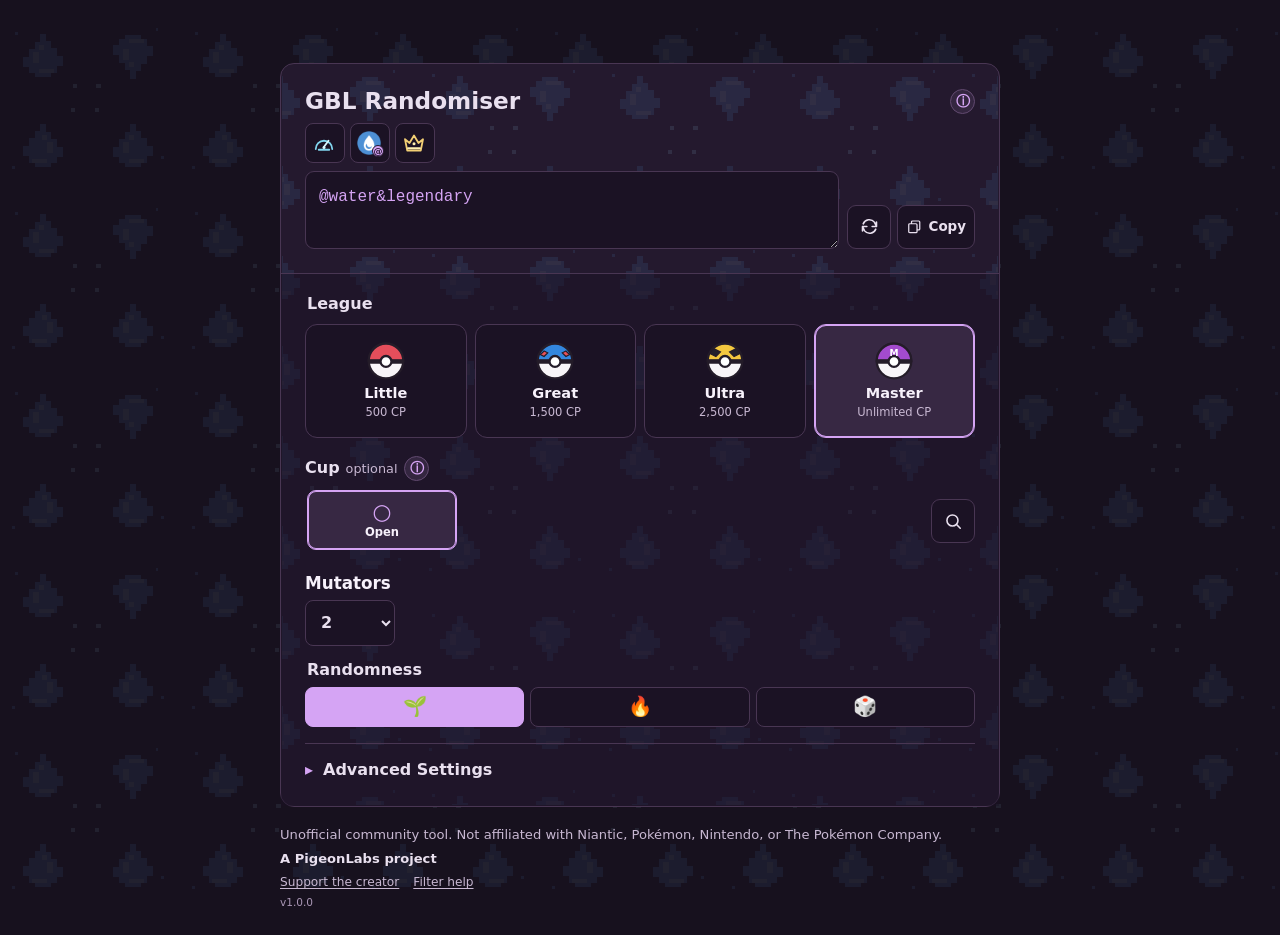
==== docs/index.html @ 8318931b "UI Changes" ====
<!doctype html>
<html lang="en">
<head>
  <meta charset="utf-8">
  <meta name="viewport" content="width=device-width, initial-scale=1">
  <meta name="theme-color" content="#17111e">
  <meta name="description" content="Generate a fun Pokémon GO Battle League search filter for friend battles.">
  <title>Pokémon GO GBL Randomiser</title>
  <link rel="icon" type="image/svg+xml" href="./static/favicon.svg">
  <link rel="stylesheet" href="./static/css/app.css">
</head>
<body>
  <main class="shell">
    <form id="filter-form" class="generator-panel">
      <section class="result-panel" aria-labelledby="result-title">
        <div class="result-heading">
          <h1 id="result-title" class="result-title">GBL Randomiser</h1>
          <span id="battle-status" class="battle-progress" aria-live="polite" hidden></span>
          <button class="info-trigger" type="button" aria-label="Filter information" aria-haspopup="dialog" aria-expanded="false" aria-controls="filter-info-tooltip" aria-describedby="filter-info-tooltip" data-context-tooltip-trigger>
            <span aria-hidden="true">ⓘ</span>
          </button>
          <div id="filter-info-tooltip" class="context-tooltip" role="dialog" aria-labelledby="filter-info-tooltip-title" hidden>
            <h2 id="filter-info-tooltip-title" class="visually-hidden">Using your generated filter</h2>
            <p>Copy this search string and paste it into Pokémon GO to find eligible Pokémon.</p>
          </div>
        </div>
        <ul id="rule-list" class="rule-icon-list" aria-label="Active filter restrictions" aria-live="polite"></ul>
        <label class="visually-hidden" for="search-output">Pokémon GO search string</label>
        <div class="filter-output-row">
          <textarea id="search-output" rows="2" readonly spellcheck="false" wrap="soft" aria-describedby="copy-status"></textarea>
          <div class="filter-actions">
            <button class="icon-action" id="generate-filter" type="submit" aria-label="Generate new filter" data-tooltip="Generate new filter">
              <svg viewBox="0 0 24 24" aria-hidden="true" focusable="false"><path d="M20 7v5h-5M4.8 9a7.5 7.5 0 0 1 12.8-2L20 12M4 17v-5h5m10.2 3a7.5 7.5 0 0 1-12.8 2L4 12"/></svg>
            </button>
            <button class="icon-action copy-action" id="copy-filter" type="button" aria-label="Copy filter" data-tooltip="Copy filter">
              <svg class="copy-icon" viewBox="0 0 24 24" aria-hidden="true" focusable="false"><path d="M8 8V5.5A1.5 1.5 0 0 1 9.5 4h9A1.5 1.5 0 0 1 20 5.5v10a1.5 1.5 0 0 1-1.5 1.5H16M5.5 8h9A1.5 1.5 0 0 1 16 9.5v10a1.5 1.5 0 0 1-1.5 1.5h-9A1.5 1.5 0 0 1 4 19.5v-10A1.5 1.5 0 0 1 5.5 8Z"/></svg>
              <svg class="copy-check-icon" viewBox="0 0 24 24" aria-hidden="true" focusable="false"><path d="m5 12.5 4.5 4.5L19 7.5"/></svg>
              <span class="copy-label">Copy</span>
            </button>
          </div>
        </div>
        <p id="copy-status" class="status" role="status" aria-live="polite"></p>
        <p id="generation-note" class="generation-note" role="status" aria-live="polite"></p>
      </section>

      <div class="controls">
        <fieldset class="league-selector">
          <legend>League</legend>
          <div class="league-grid" role="radiogroup" aria-label="League">
            <label class="league-tile">
              <input type="radio" name="league" value="little">
              <svg class="league-ball ball-poke" viewBox="0 0 44 44" aria-hidden="true"><circle cx="22" cy="22" r="19"/><path class="ball-top" d="M3 22a19 19 0 0 1 38 0H3Z"/><path class="ball-band" d="M3 20h38v5H3z"/><circle class="ball-button" cx="22" cy="22.5" r="6"/></svg>
              <span class="league-name">Little</span><span class="league-limit">500 CP</span>
            </label>
            <label class="league-tile">
              <input type="radio" name="league" value="great">
              <svg class="league-ball ball-great" viewBox="0 0 44 44" aria-hidden="true"><circle cx="22" cy="22" r="19"/><path class="ball-top" d="M3 22a19 19 0 0 1 38 0H3Z"/><path class="ball-band" d="M3 20h38v5H3z"/><circle class="ball-button" cx="22" cy="22.5" r="6"/><path class="ball-detail" d="m10 11 4 2-4 4-4-2zm24 0-4 2 4 4 4-2z"/></svg>
              <span class="league-name">Great</span><span class="league-limit">1,500 CP</span>
            </label>
            <label class="league-tile">
              <input type="radio" name="league" value="ultra">
              <svg class="league-ball ball-ultra" viewBox="0 0 44 44" aria-hidden="true"><circle cx="22" cy="22" r="19"/><path class="ball-top" d="M3 22a19 19 0 0 1 38 0H3Z"/><path class="ball-band" d="M3 20h38v5H3z"/><circle class="ball-button" cx="22" cy="22.5" r="6"/><path class="ball-detail" d="m9 8 8 4-5 5-6-3zm26 0-8 4 5 5 6-3z"/></svg>
              <span class="league-name">Ultra</span><span class="league-limit">2,500 CP</span>
            </label>
            <label class="league-tile">
              <input type="radio" name="league" value="master" checked>
              <svg class="league-ball ball-master" viewBox="0 0 44 44" aria-hidden="true"><circle cx="22" cy="22" r="19"/><path class="ball-top" d="M3 22a19 19 0 0 1 38 0H3Z"/><path class="ball-band" d="M3 20h38v5H3z"/><circle class="ball-button" cx="22" cy="22.5" r="6"/><text x="22" y="16" text-anchor="middle">M</text></svg>
              <span class="league-name">Master</span><span class="league-limit">Unlimited CP</span>
            </label>
          </div>
        </fieldset>

        <div class="control cup-selector" role="group" aria-labelledby="cup-selector-label">
          <div class="label-help-row">
            <span id="cup-selector-label">Cup <small>optional</small></span>
            <button class="info-trigger" type="button" aria-label="Cup eligibility information" aria-haspopup="dialog" aria-expanded="false" aria-controls="cup-info-tooltip" aria-describedby="cup-info-tooltip" data-context-tooltip-trigger>
              <span aria-hidden="true">ⓘ</span>
            </button>
            <div id="cup-info-tooltip" class="context-tooltip" role="dialog" aria-labelledby="cup-info-tooltip-title" hidden>
              <h2 id="cup-info-tooltip-title" class="visually-hidden">Cup format and eligibility</h2>
              <p>Cup restrictions apply to your selected League and do not change its CP ceiling. Some eligibility rules cannot be represented in Pokémon GO search and need a manual check.</p>
              <div id="cup-format-info" class="cup-format-info" role="status" aria-live="polite"></div>
            </div>
          </div>
          <div class="cup-carousel" role="group" aria-label="Cup selection">
            <div id="cup-tiles" class="cup-tile-row" role="group" aria-label="Open and recently used Cups"></div>
            <button id="cup-library-open" class="icon-action cup-library-button" type="button" aria-label="Search all Cups" aria-haspopup="dialog" aria-expanded="false" aria-controls="cup-picker-popup" data-tooltip="Browse all Cups">
              <svg viewBox="0 0 24 24" aria-hidden="true" focusable="false"><circle cx="10.8" cy="10.8" r="6.3"/><path d="m15.5 15.5 4.2 4.2"/></svg>
            </button>
          </div>
          <select id="cup-select" name="cup" hidden aria-hidden="true" tabindex="-1">
            <option value="" selected>None — Open League</option>
            <optgroup label="Official GBL formats">
              <option value="halloween">Halloween Cup (Suggested: Great League)</option>
              <option value="mega-halloween">Mega Halloween Cup (Suggested: Great League)</option>
              <option value="jungle">Jungle Cup (Suggested: Great League)</option>
              <option value="fantasy">Fantasy Cup (Suggested: Great League)</option>
              <option value="fantasy-ultra">Fantasy Cup: Ultra League (Suggested: Ultra League)</option>
              <option value="retro">Retro Cup (Suggested: Great League)</option>
              <option value="willpower">Willpower Cup (Suggested: Great League)</option>
              <option value="element">Element Cup (Suggested: Little Cup)</option>
              <option value="fossil">Fossil Cup (Suggested: Great League)</option>
              <option value="holiday">Holiday Cup (Suggested: Great League)</option>
              <option value="holiday-ultra">Holiday Cup: Ultra League (Suggested: Ultra League)</option>
              <option value="love">Love Cup (Suggested: Great League)</option>
              <option value="scroll">Scroll Cup (Suggested: Great League)</option>
            </optgroup>
            <optgroup label="Custom filter presets">
              <option value="rock-challenge">Rock challenge (custom filter; Suggested: Master League)</option>
              <option value="custom">Custom Cup filter…</option>
            </optgroup>
          </select>
          <div id="cup-picker-popup" class="cup-picker-popup" role="dialog" aria-labelledby="cup-picker-title" aria-modal="false" hidden>
            <div class="cup-picker-header">
              <h2 id="cup-picker-title">More Cups</h2>
              <button id="cup-picker-close" class="cup-picker-close" type="button" aria-label="Close Cup picker">×</button>
            </div>
            <label class="visually-hidden" for="cup-picker-search">Search Cups</label>
            <input id="cup-picker-search" class="cup-picker-search" type="search" autocomplete="off" placeholder="Search Cups">
            <div id="cup-picker-results" class="cup-picker-results">
              <section id="official-cup-group" class="cup-picker-group" aria-labelledby="official-cup-heading">
                <h3 id="official-cup-heading">Official Cups</h3>
                <div id="official-cup-options" class="cup-picker-options"></div>
              </section>
              <section id="custom-cup-group" class="cup-picker-group" aria-labelledby="custom-cup-heading">
                <h3 id="custom-cup-heading">Custom Cups</h3>
                <div id="custom-cup-options" class="cup-picker-options"></div>
              </section>
            </div>
            <p id="cup-picker-empty" class="cup-picker-empty" role="status" aria-live="polite" hidden>No Cups match that search.</p>
          </div>
          <p id="cup-format-error" class="cup-format-error" role="status" aria-live="polite" hidden></p>
        </div>

        <div class="mutator-section">
          <div class="mutator-options">
            <div class="label-help-row mutator-heading-row">
              <h2>Mutators</h2>
              <div id="mutator-toggle-group" class="mutator-toggle-group" hidden>
                <label class="include-mutators-control" for="include-mutators">
                  <input id="include-mutators" name="include-mutators" type="checkbox" aria-describedby="include-mutators-tooltip">
                  <span>Include mutators</span>
                </label>
                <button class="info-trigger" type="button" aria-label="Mutator options information" aria-haspopup="dialog" aria-expanded="false" aria-controls="include-mutators-tooltip" aria-describedby="include-mutators-tooltip" data-context-tooltip-trigger>
                  <span aria-hidden="true">ⓘ</span>
                </button>
                <div id="include-mutators-tooltip" class="context-tooltip" role="dialog" aria-labelledby="include-mutators-tooltip-title" hidden>
                  <h2 id="include-mutators-tooltip-title" class="visually-hidden">Include mutators</h2>
                  <p>With a Cup selected, leave this unchecked to use only the selected League CP limit and the Cup's static restrictions. Random mutators are omitted, and their settings are hidden.</p>
                  <p>Check it to restore random mutator generation. Open League keeps the existing randomiser active even when this box is unchecked. Its state is preserved when you change Cups or Leagues.</p>
                </div>
              </div>
            </div>
          </div>

          <div id="mutator-settings" class="mutator-settings">
            <div class="control-grid">
              <label class="control" for="mutator-count">
                <span class="visually-hidden">Mutators</span>
                <select id="mutator-count" name="count">
                  <option value="1">1</option>
                  <option value="2" selected>2</option>
                  <option value="3">3</option>
                  <option value="4">4</option>
                  <option value="5">5</option>
                  <option value="6">6</option>
                </select>
              </label>
            </div>

            <fieldset class="randomness-control">
              <legend>Randomness</legend>
              <div class="choice-row" role="radiogroup" aria-label="Randomness profile">
                <label class="choice randomness-choice" data-tooltip="Chill"><input id="randomness-chill" type="radio" name="randomness" value="chill" aria-label="Chill" checked><span class="randomness-icon" aria-hidden="true">🌱</span></label>
                <label class="choice randomness-choice" data-tooltip="Spicy"><input id="randomness-spicy" type="radio" name="randomness" value="spicy" aria-label="Spicy"><span class="randomness-icon" aria-hidden="true">🔥</span></label>
                <label class="choice randomness-choice" data-tooltip="Chaos"><input id="randomness-chaos" type="radio" name="randomness" value="chaos" aria-label="Chaos"><span class="randomness-icon" aria-hidden="true">🎲</span></label>
              </div>
            </fieldset>
          </div>
        </div>

        <details id="advanced-settings" class="advanced-settings">
          <summary>
            <span>Advanced Settings</span>
            <span id="custom-badge" class="customised" hidden>Customised</span>
          </summary>
          <div class="advanced-content">
            <section class="additional-rules" aria-labelledby="additional-rules-title">
              <div class="label-help-row additional-rules-heading">
                <h2 id="additional-rules-title">Additional Rules</h2>
                <button class="info-trigger" type="button" aria-label="Additional Rules information" aria-haspopup="dialog" aria-expanded="false" aria-controls="additional-rules-tooltip" aria-describedby="additional-rules-tooltip" data-context-tooltip-trigger>
                  <span aria-hidden="true">ⓘ</span>
                </button>
                <div id="additional-rules-tooltip" class="context-tooltip" role="dialog" aria-labelledby="additional-rules-tooltip-title" hidden>
                  <h2 id="additional-rules-tooltip-title" class="visually-hidden">Additional Rules help</h2>
                  <p>Exclude Pokémon by name or Pokédex number, or add a Pokémon GO search term as a removable rule chip. Press Enter to add a selected Pokémon or valid search term.</p>
                </div>
              </div>
              <label class="visually-hidden" for="additional-rule-input">Search Pokémon or enter a rule</label>
              <div class="rule-composer">
                <input id="additional-rule-input" type="text" role="combobox" aria-autocomplete="list" aria-expanded="false" aria-controls="additional-rule-suggestions" autocomplete="off" spellcheck="false" placeholder="Pokémon name, Pokédex number, or search rule">
                <button id="add-additional-rule" class="button button-secondary add-rule-button" type="button" aria-label="Add rule">+</button>
              </div>
              <div id="additional-rule-suggestions" class="rule-suggestions" role="listbox" aria-label="Pokémon suggestions" hidden></div>
              <p id="additional-rule-status" class="status" role="status" aria-live="polite"></p>
              <div id="additional-rule-chips" class="additional-rule-chips" role="list" aria-label="Additional rule chips"></div>
              <div class="control advanced-expression-control">
                <div class="label-help-row">
                  <label for="extra-filter">Advanced raw expression</label>
                  <button class="info-trigger" type="button" aria-label="Search syntax and precedence information" aria-haspopup="dialog" aria-expanded="false" aria-controls="raw-expression-tooltip" aria-describedby="raw-expression-tooltip" data-context-tooltip-trigger>
                    <span aria-hidden="true">ⓘ</span>
                  </button>
                  <div id="raw-expression-tooltip" class="context-tooltip" role="dialog" aria-labelledby="raw-expression-tooltip-title" hidden>
                    <h2 id="raw-expression-tooltip-title" class="visually-hidden">Pokémon GO search syntax</h2>
                    <p>Enter a Pokémon GO search expression. Use <code>&amp;</code> for AND, commas for OR, and <code>!</code> to exclude a term.</p>
                    <p>Example: <code>!shadow&amp;@water</code> excludes Shadow Pokémon and requires a Water-type move. <code>fire,water</code> matches either type.</p>
                    <p>The expression is combined with the generated filter using Pokémon GO AND/OR precedence.</p>
                  </div>
                </div>
                <input id="extra-filter" name="extra-filter" type="text" autocomplete="off" spellcheck="false" placeholder="e.g. !shadow&@water or #practice">
              </div>
              <p id="advanced-expression-status" class="status" role="status" aria-live="polite"></p>
              <p class="additional-preview-label">Combined search preview</p>
              <output id="additional-filter-preview" class="additional-filter-preview" aria-live="polite"></output>
            </section>

            <div id="mutator-advanced-settings" class="mutator-advanced-settings">
              <fieldset class="type-leaning-fieldset">
                <legend>Type Leaning</legend>
                <p id="type-leaning-help" class="type-leaning-help">Bias generated rules toward selected types without requiring them.</p>
                <div id="type-leaning-types" class="type-leaning-types">
                  <div id="type-leaning-chips" class="type-leaning-chips" aria-live="polite"></div>
                  <label class="visually-hidden" for="type-leaning-add">Add a preferred type</label>
                  <select id="type-leaning-add" aria-describedby="type-leaning-help">
                    <option value="">+ Add type</option>
                  </select>
                </div>
                <fieldset class="type-leaning-strength">
                  <legend>Strength</legend>
                  <div class="choice-row" role="radiogroup" aria-label="Type leaning strength">
                    <label class="choice"><input type="radio" name="type-leaning-strength" value="light"><span>Light</span></label>
                    <label class="choice"><input type="radio" name="type-leaning-strength" value="medium" checked><span>Medium</span></label>
                    <label class="choice"><input type="radio" name="type-leaning-strength" value="strong"><span>Strong</span></label>
                  </div>
                </fieldset>
                <fieldset class="type-leaning-scope">
                  <legend>Apply to</legend>
                  <label><input id="type-leaning-pokemon" type="checkbox" checked><span>Pokémon type rules</span></label>
                  <label><input id="type-leaning-move" type="checkbox" checked><span>Move type rules</span></label>
                </fieldset>
              </fieldset>

              <fieldset class="family-fieldset">
                <legend class="family-fieldset-legend">Rule families
                  <button class="info-trigger family-info-trigger" type="button" aria-label="Rule family likelihood information" aria-haspopup="dialog" aria-expanded="false" aria-controls="family-guidance-tooltip" aria-describedby="family-guidance-tooltip" data-context-tooltip-trigger>
                    <span aria-hidden="true">ⓘ</span>
                  </button>
                </legend>
                <div id="family-guidance-tooltip" class="context-tooltip" role="dialog" aria-labelledby="family-guidance-tooltip-title" hidden>
                  <h2 id="family-guidance-tooltip-title" class="visually-hidden">Rule family likelihood</h2>
                  <p>Higher likelihood makes a family more likely to be selected.</p>
                </div>
                <div id="primary-family-controls" class="family-grid"></div>
              </fieldset>

              <details class="additional-families">
                <summary>Additional rule families</summary>
                <div class="additional-family-options">
                  <label class="additional-family-toggle" for="additional-families-enabled">
                    <input id="additional-families-enabled" type="checkbox" aria-describedby="additional-family-warning">
                    <span>Enable additional rule families</span>
                  </label>
                  <span id="additional-family-state" class="additional-family-state" aria-live="polite">Not participating</span>
                </div>
                <p id="additional-family-warning" class="additional-family-warning" hidden>These rules can create very restrictive or occasionally unusable filter combinations. Test generated filters before relying on them.</p>
                <div id="additional-family-controls" class="family-grid additional-family-controls is-opted-out"></div>
              </details>

              <button id="reset-advanced" class="button button-secondary reset-button" type="button">Reset rule settings</button>
            </div>

            <details class="cup-settings">
              <summary>More Cup settings</summary>
              <fieldset id="cup-settings-fields" class="cup-settings-fields">
                <div class="cup-controls-grid">
                  <label class="control" for="battle-target">
                    <span>Battle target <small>optional</small></span>
                    <input id="battle-target" name="battle-target" type="number" min="1" max="99" inputmode="numeric" placeholder="No limit">
                  </label>

                  <label class="control cup-prefix-control" for="cup-prefix">
                    <span>Cup search prefix</span>
                    <input id="cup-prefix" name="cup-prefix" type="text" autocomplete="off" spellcheck="false" placeholder="e.g. rock&!@rock">
                    <small id="cup-prefix-help">Cup filters are bundled with this static page. New server-loaded Cups and shared battle sessions need a server.</small>
                  </label>
                </div>

                <fieldset id="cup-locks" class="cup-locks" disabled>
                  <legend>Let the Cup filter handle</legend>
                  <label><input id="cup-lock-types" type="checkbox"><span>Pokémon types</span></label>
                  <label><input id="cup-lock-moves" type="checkbox"><span>Move types</span></label>
                  <p id="cup-lock-note">Choose any overlapping rule families to pause while this Cup filter is active.</p>
                </fieldset>
              </fieldset>
            </details>
          </div>
        </details>
      </div>
    </form>

    <footer>
      <p>Unofficial community tool. Not affiliated with Niantic, Pokémon, Nintendo, or The Pokémon Company.</p>
      <p class="attribution">A PigeonLabs project</p>
      <nav class="footer-links" aria-label="Support and help">
        <a href="https://ko-fi.com/pigeonlabs" target="_blank" rel="noopener noreferrer">Support the creator</a>
        <a href="https://niantic.helpshift.com/hc/en/6-pokemon-go/faq/1486-searching-filtering-your-pokemon-inventory/" target="_blank" rel="noopener noreferrer">Filter help</a>
      </nav>
      <p class="site-version">v1.0.0</p>
    </footer>
  </main>

  <script src="./static/js/rule-data.js"></script>
  <script src="./static/js/species-data.js"></script>
  <script src="./static/js/cup-data.js"></script>
  <script src="./static/js/generator-utils.js"></script>
  <script src="./static/js/app.js"></script>
</body>
</html>
---- docs/static/css/app.css ----
:root {
  color-scheme: dark;
  --theme-bg-image: none;
  --theme-bg-position: 8% 14%, 76% 24%, 42% 82%;
  --theme-bg-opacity: 0.08;
  --bg: #17111e;
  --bg-secondary: #1d1425;
  --panel: #24192e;
  --panel-alt: #1b1224;
  --text-strong: #f7f1fb;
  --text: #e9e0ef;
  --text-muted: #c8b8d2;
  --text-subtle: #aa97b6;
  --border: #493653;
  --border-strong: #624a70;
  --accent: #d5a4f4;
  --accent-hover: #e2baf8;
  --accent-soft: #8964a0;
  --accent-ink: #24132f;
  --focus: #95dced;
  --slider-track: #44334f;
  --slider-fill: #b283d3;
  --slider-thumb: #ead5f7;
  --tooltip-bg: #0c0710;
  --tooltip-text: #fbf7ff;
}

html[data-theme="normal"] {
  --bg: #121311;
  --bg-secondary: #191a17;
  --panel: #1d1f1b;
  --panel-alt: #151713;
  --text-strong: #f4f3eb;
  --text: #e4e3db;
  --text-muted: #b9b8ae;
  --text-subtle: #a09f96;
  --border: #464840;
  --border-strong: #65675d;
  --accent: #b9b7a5;
  --accent-hover: #d0cebc;
  --accent-soft: #777668;
  --accent-ink: #222119;
  --focus: #dedbca;
  --slider-track: #41433d;
  --slider-fill: #a5a28f;
  --slider-thumb: #e1dfd1;
  --tooltip-bg: #090a08;
  --tooltip-text: #f5f4ee;
}

html[data-theme="fire"] {
  --bg: #17100e;
  --bg-secondary: #1c1310;
  --panel: #211512;
  --panel-alt: #190f0d;
  --text-strong: #fff0e8;
  --text: #f0e2db;
  --text-muted: #c7b1a7;
  --text-subtle: #ab968e;
  --border: #59372d;
  --border-strong: #765044;
  --accent: #e69762;
  --accent-hover: #f2aa78;
  --accent-soft: #8c5540;
  --accent-ink: #30180f;
  --focus: #a6d8e6;
  --slider-track: #51352e;
  --slider-fill: #d38254;
  --slider-thumb: #f4bb96;
  --tooltip-bg: #100a08;
  --tooltip-text: #fff4ef;
}

html[data-theme="water"] {
  --bg: #0c1219;
  --bg-secondary: #101821;
  --panel: #101b25;
  --panel-alt: #0d151d;
  --text-strong: #edf5fa;
  --text: #dce8ef;
  --text-muted: #afc1cc;
  --text-subtle: #93a8b5;
  --border: #30495c;
  --border-strong: #496a80;
  --accent: #79b6d8;
  --accent-hover: #91c8e5;
  --accent-soft: #476f89;
  --accent-ink: #102431;
  --focus: #d1d9ff;
  --slider-track: #304858;
  --slider-fill: #66a5c8;
  --slider-thumb: #b1d9eb;
  --tooltip-bg: #070d13;
  --tooltip-text: #f1f7fb;
}

html[data-theme="electric"] {
  --bg: #15140c;
  --bg-secondary: #1b190e;
  --panel: #211f12;
  --panel-alt: #19170d;
  --text-strong: #faf4d9;
  --text: #ebe4c9;
  --text-muted: #c6bd9d;
  --text-subtle: #a99f7e;
  --border: #51491f;
  --border-strong: #75682c;
  --accent: #d8c66b;
  --accent-hover: #ead880;
  --accent-soft: #86783a;
  --accent-ink: #29220b;
  --focus: #9fd7ee;
  --slider-track: #4c4526;
  --slider-fill: #c1ac52;
  --slider-thumb: #f0df91;
  --tooltip-bg: #100f08;
  --tooltip-text: #fffbe8;
}

html[data-theme="grass"] {
  --bg: #0c1511;
  --bg-secondary: #101a15;
  --panel: #101d17;
  --panel-alt: #0d1712;
  --text-strong: #f0f4e9;
  --text: #e2e9de;
  --text-muted: #b6c3b5;
  --text-subtle: #9ba99b;
  --border: #334b3d;
  --border-strong: #52715d;
  --accent: #a8dc75;
  --accent-hover: #bee891;
  --accent-soft: #607f50;
  --accent-ink: #18240e;
  --focus: #9ddff0;
  --slider-track: #384a3e;
  --slider-fill: #90c968;
  --slider-thumb: #d0ecad;
  --tooltip-bg: #080e0b;
  --tooltip-text: #f5f8f2;
}

html[data-theme="ice"] {
  --bg: #0f1519;
  --bg-secondary: #141c21;
  --panel: #192329;
  --panel-alt: #111a1f;
  --text-strong: #f0f6f7;
  --text: #e0ebed;
  --text-muted: #b5c8cc;
  --text-subtle: #98adb2;
  --border: #3b535b;
  --border-strong: #58747d;
  --accent: #9ac8d5;
  --accent-hover: #b3dae3;
  --accent-soft: #648893;
  --accent-ink: #17282d;
  --focus: #e0d8bd;
  --slider-track: #394e54;
  --slider-fill: #80b4c1;
  --slider-thumb: #c4e2e8;
  --tooltip-bg: #090f12;
  --tooltip-text: #f4f9fa;
}

html[data-theme="fighting"] {
  --bg: #17110f;
  --bg-secondary: #1d1512;
  --panel: #241815;
  --panel-alt: #1a120f;
  --text-strong: #fff0e9;
  --text: #f0e1dc;
  --text-muted: #c8b1a9;
  --text-subtle: #ab948d;
  --border: #5a3a32;
  --border-strong: #795247;
  --accent: #df927f;
  --accent-hover: #eba891;
  --accent-soft: #89594c;
  --accent-ink: #321a14;
  --focus: #9cdae5;
  --slider-track: #503832;
  --slider-fill: #c77b68;
  --slider-thumb: #f0b8a9;
  --tooltip-bg: #100a09;
  --tooltip-text: #fff5f1;
}

html[data-theme="poison"] {
  --bg: #151018;
  --bg-secondary: #1b1420;
  --panel: #211827;
  --panel-alt: #18121d;
  --text-strong: #f8effa;
  --text: #e9deec;
  --text-muted: #c3b2c9;
  --text-subtle: #a795b0;
  --border: #4c3855;
  --border-strong: #6e5279;
  --accent: #bc91bf;
  --accent-hover: #d1a8d3;
  --accent-soft: #79577f;
  --accent-ink: #291c2b;
  --focus: #9bd8e8;
  --slider-track: #49374e;
  --slider-fill: #a579aa;
  --slider-thumb: #d9b9dc;
  --tooltip-bg: #0c0810;
  --tooltip-text: #fbf4fc;
}

html[data-theme="ground"] {
  --bg: #17130e;
  --bg-secondary: #1d1811;
  --panel: #241d14;
  --panel-alt: #1a150f;
  --text-strong: #faf1e3;
  --text: #ebe1d1;
  --text-muted: #c8b89f;
  --text-subtle: #aa997f;
  --border: #594936;
  --border-strong: #796448;
  --accent: #d1a36d;
  --accent-hover: #e3b783;
  --accent-soft: #876747;
  --accent-ink: #2b1f11;
  --focus: #a3d9e5;
  --slider-track: #504331;
  --slider-fill: #ba8d5b;
  --slider-thumb: #e9c89f;
  --tooltip-bg: #100c08;
  --tooltip-text: #fff8ee;
}

html[data-theme="flying"] {
  --bg: #10141a;
  --bg-secondary: #151b23;
  --panel: #1b222c;
  --panel-alt: #121922;
  --text-strong: #f0f3fa;
  --text: #e0e6f0;
  --text-muted: #b2bfd1;
  --text-subtle: #95a3b6;
  --border: #3a485c;
  --border-strong: #566b86;
  --accent: #9db4d0;
  --accent-hover: #b4c8df;
  --accent-soft: #657f9e;
  --accent-ink: #1b2735;
  --focus: #d7dbb0;
  --slider-track: #3a4656;
  --slider-fill: #859fbd;
  --slider-thumb: #cad9e8;
  --tooltip-bg: #080c12;
  --tooltip-text: #f6f8fc;
}

html[data-theme="psychic"] {
  --bg: #171019;
  --bg-secondary: #1d1522;
  --panel: #241a2b;
  --panel-alt: #1a1320;
  --text-strong: #fbf0fa;
  --text: #eee0ec;
  --text-muted: #c9b2c8;
  --text-subtle: #ad94ad;
  --border: #583c58;
  --border-strong: #795778;
  --accent: #ca91bc;
  --accent-hover: #dda9d0;
  --accent-soft: #875d81;
  --accent-ink: #2d1b2a;
  --focus: #9ddce8;
  --slider-track: #503851;
  --slider-fill: #b47ba6;
  --slider-thumb: #e5bfdc;
  --tooltip-bg: #100a13;
  --tooltip-text: #fff5fd;
}

html[data-theme="bug"] {
  --bg: #13160d;
  --bg-secondary: #191d11;
  --panel: #202516;
  --panel-alt: #171b10;
  --text-strong: #f3f5e8;
  --text: #e4e8d9;
  --text-muted: #bcc4aa;
  --text-subtle: #a1aa8e;
  --border: #475037;
  --border-strong: #657348;
  --accent: #b4c778;
  --accent-hover: #cad98e;
  --accent-soft: #74834c;
  --accent-ink: #202710;
  --focus: #9ddfe8;
  --slider-track: #414a33;
  --slider-fill: #9caf60;
  --slider-thumb: #d5e29f;
  --tooltip-bg: #0b0f08;
  --tooltip-text: #f8faef;
}

html[data-theme="rock"] {
  --bg: #17130f;
  --bg-secondary: #1d1813;
  --panel: #241e17;
  --panel-alt: #1a1510;
  --text-strong: #faf2e8;
  --text: #ece2d7;
  --text-muted: #c7b9aa;
  --text-subtle: #aa9b8c;
  --border: #594a3a;
  --border-strong: #78634c;
  --accent: #c4a17c;
  --accent-hover: #d8b895;
  --accent-soft: #80674e;
  --accent-ink: #2a2117;
  --focus: #9fd8e5;
  --slider-track: #504438;
  --slider-fill: #ae8d6c;
  --slider-thumb: #e0c4a5;
  --tooltip-bg: #100c08;
  --tooltip-text: #fff8f0;
}

html[data-theme="ghost"] {
  --bg: #121018;
  --bg-secondary: #181420;
  --panel: #1a1623;
  --panel-alt: #14111c;
  --text-strong: #f5f1fa;
  --text: #e6e0ee;
  --text-muted: #bdb1cc;
  --text-subtle: #a296b1;
  --border: #493c59;
  --border-strong: #665477;
  --accent: #ad91cc;
  --accent-hover: #c3aad9;
  --accent-soft: #67547d;
  --accent-ink: #251c31;
  --focus: #8fd9e8;
  --slider-track: #43394e;
  --slider-fill: #987bb8;
  --slider-thumb: #d2c0e4;
  --tooltip-bg: #0b0810;
  --tooltip-text: #faf7ff;
}

html[data-theme="dragon"] {
  --bg: #11111a;
  --bg-secondary: #171724;
  --panel: #1d1d2c;
  --panel-alt: #141420;
  --text-strong: #f2f1fb;
  --text: #e2e1f0;
  --text-muted: #b6b6cc;
  --text-subtle: #999ab3;
  --border: #41415f;
  --border-strong: #5e5e81;
  --accent: #a99bdb;
  --accent-hover: #beb2e8;
  --accent-soft: #6e6394;
  --accent-ink: #211d35;
  --focus: #8cdae9;
  --slider-track: #3d3d57;
  --slider-fill: #9284c3;
  --slider-thumb: #d2c9ed;
  --tooltip-bg: #090911;
  --tooltip-text: #f7f6ff;
}

html[data-theme="dark"] {
  --bg: #101113;
  --bg-secondary: #161719;
  --panel: #1c1e20;
  --panel-alt: #131517;
  --text-strong: #f1f2f4;
  --text: #e0e2e5;
  --text-muted: #b4b7bc;
  --text-subtle: #999da3;
  --border: #414448;
  --border-strong: #60656a;
  --accent: #b0b2bc;
  --accent-hover: #c7c9d0;
  --accent-soft: #70737b;
  --accent-ink: #202226;
  --focus: #93dbe9;
  --slider-track: #404348;
  --slider-fill: #999ca6;
  --slider-thumb: #d6d8dd;
  --tooltip-bg: #08090a;
  --tooltip-text: #f6f7f8;
}

html[data-theme="steel"] {
  --bg: #101416;
  --bg-secondary: #161b1e;
  --panel: #181e21;
  --panel-alt: #12181b;
  --text-strong: #f0f5f5;
  --text: #e0e8e9;
  --text-muted: #b2c0c2;
  --text-subtle: #95a4a6;
  --border: #3f4d52;
  --border-strong: #5d7076;
  --accent: #9fb9bf;
  --accent-hover: #b6ccd1;
  --accent-soft: #62767b;
  --accent-ink: #1c292c;
  --focus: #d9d4ae;
  --slider-track: #3d494d;
  --slider-fill: #88a4aa;
  --slider-thumb: #cfdee0;
  --tooltip-bg: #080c0e;
  --tooltip-text: #f5f9fa;
}

html[data-theme="fairy"] {
  --bg: #171116;
  --bg-secondary: #1d151c;
  --panel: #211820;
  --panel-alt: #191219;
  --text-strong: #fff1f4;
  --text: #f0e2e7;
  --text-muted: #c9b4bd;
  --text-subtle: #ac96a0;
  --border: #593e55;
  --border-strong: #76566f;
  --accent: #d99abe;
  --accent-hover: #e7b0cf;
  --accent-soft: #865e76;
  --accent-ink: #301d29;
  --focus: #9bdeeb;
  --slider-track: #513b4d;
  --slider-fill: #c184a8;
  --slider-thumb: #efc5dc;
  --tooltip-bg: #10090f;
  --tooltip-text: #fff7fa;
}

* { box-sizing: border-box; }

body {
  min-width: 280px;
  min-height: 100vh;
  margin: 0;
  background: var(--bg);
  color: var(--text);
  font-family: system-ui, -apple-system, BlinkMacSystemFont, "Segoe UI", sans-serif;
  line-height: 1.5;
}

button, select, textarea, input { font: inherit; }
body { position: relative; isolation: isolate; }
body::before { position: fixed; z-index: 0; inset: 0; background-image: var(--theme-bg-image); background-repeat: repeat; background-size: clamp(132px, 23vw, 180px); background-position: var(--theme-bg-position); opacity: var(--theme-bg-opacity); pointer-events: none; content: ""; }
.shell { position: relative; z-index: 1; }

.shell {
  width: min(720px, calc(100% - 32px));
  margin: 0 auto;
  padding: clamp(24px, 7vh, 64px) 0 24px;
}

h1 {
  max-width: 16ch;
  margin: 0;
  font-size: clamp(1.9rem, 6vw, 3rem);
  line-height: 1.08;
}
.generator-panel {
  position: relative;
  isolation: isolate;
  border: 1px solid var(--border);
  border-radius: 14px;
  background: var(--panel);
}
.generator-panel::before {
  position: absolute;
  z-index: 0;
  inset: 1px;
  border-radius: inherit;
  background-image: var(--theme-bg-image);
  background-repeat: repeat;
  background-size: clamp(132px, 23vw, 180px);
  background-position: var(--theme-bg-position);
  opacity: 0.1;
  pointer-events: none;
  content: "";
}
.generator-panel > * { position: relative; z-index: 1; }
.result-panel { padding: clamp(16px, 4vw, 24px); }
.controls {
  display: grid;
  gap: 16px;
  border-top: 1px solid var(--border);
  background: rgba(27, 18, 36, 0.48);
  padding: 18px clamp(16px, 4vw, 24px) clamp(16px, 4vw, 24px);
}
.result-heading {
  display: flex;
  align-items: center;
  gap: 12px;
  margin-bottom: 8px;
}
.result-title {
  max-width: none;
  margin: 0 auto 0 0;
  font-size: clamp(1.12rem, 2.4vw, 1.45rem);
  line-height: 1.15;
}
.icon-action {
  position: relative; display: inline-grid; flex: 0 0 42px; width: 42px; height: 42px; place-items: center;
  border: 1px solid var(--border); border-radius: 9px; background: var(--panel-alt); color: var(--text); padding: 8px; cursor: pointer;
}
.icon-action svg { width: 21px; height: 21px; fill: none; stroke: currentColor; stroke-width: 1.8; stroke-linecap: round; stroke-linejoin: round; }
.copy-action { display: inline-flex; align-items: center; justify-content: center; gap: 6px; min-width: 78px; }
.copy-action .copy-check-icon { display: none; }
.copy-action.is-copied .copy-icon { display: none; }
.copy-action.is-copied .copy-check-icon { display: block; }
.icon-action:hover { border-color: var(--accent); color: var(--text-strong); }
.icon-action:focus-visible { outline: 3px solid var(--focus); outline-offset: 3px; }
.icon-action::after {
  position: absolute; z-index: 20; top: calc(100% + 7px); right: 0; width: max-content; max-width: min(220px, calc(100vw - 24px));
  border: 1px solid var(--border-strong); border-radius: 6px; background: var(--tooltip-bg); color: var(--tooltip-text);
  padding: 5px 8px; box-shadow: 0 5px 16px rgba(0, 0, 0, 0.35); content: attr(data-tooltip); font-size: 0.76rem; font-weight: 650; line-height: 1.3;
  opacity: 0; pointer-events: none; visibility: hidden;
}
.icon-action:hover::after, .icon-action:focus::after { opacity: 1; visibility: visible; }
h2, h3 { margin: 0; color: var(--text-strong); }
h2 { font-size: 1.2rem; }

#search-output {
  display: block;
  width: 100%;
  min-height: 78px;
  resize: vertical;
  overflow-wrap: anywhere;
  border: 1px solid var(--border);
  border-radius: 9px;
  background: var(--panel-alt);
  color: var(--accent);
  padding: 13px;
  font-family: ui-monospace, SFMono-Regular, Consolas, monospace;
  font-size: 1rem;
  line-height: 1.5;
}
.filter-output-row { display: grid; grid-template-columns: minmax(0, 1fr) auto; align-items: end; gap: 8px; }
.filter-actions { display: flex; align-items: flex-end; gap: 6px; }
.filter-actions .icon-action { width: 44px; height: 44px; flex-basis: 44px; }
.copy-label { font-size: 0.84rem; font-weight: 700; }
.copy-action.is-copied .copy-label { color: var(--accent); }
.status { min-height: 1.4em; margin: 6px 0 0; color: var(--accent); font-size: 0.9rem; }
.status:empty { display: none; }
.generation-note { min-height: 1.4em; margin: 8px 0 0; color: var(--text-muted); font-size: 0.88rem; }
.generation-note:empty { display: none; }
.visual-icon { position: relative; display: inline-grid; flex: 0 0 auto; width: 24px; height: 24px; place-items: center; }
.visual-icon img { display: block; width: 100%; height: 100%; object-fit: contain; }
.visual-icon--missing img { visibility: hidden; }
.visual-icon--missing::before { width: 8px; height: 8px; border-radius: 50%; background: var(--accent); content: ""; }
.visual-indicator { position: absolute; z-index: 1; display: grid; min-width: 12px; height: 12px; place-items: center; border: 1px solid var(--panel); border-radius: 999px; background: var(--accent); color: var(--accent-ink); font-size: 9px; font-weight: 900; line-height: 1; }
.visual-indicator--move { right: -3px; bottom: -2px; }
.visual-indicator--ban { top: -3px; right: -3px; background: #f08b98; color: #30171a; }
.rule-icon-list { display: flex; flex-wrap: wrap; align-items: center; gap: 5px; margin: 0 0 8px; padding: 0; list-style: none; }
.rule-icon-list li { display: block; min-width: 0; }
.rule-tooltip-trigger { display: grid; width: 40px; height: 40px; place-items: center; border: 1px solid var(--border); border-radius: 8px; background: var(--panel-alt); color: var(--text); padding: 5px; cursor: help; }
.rule-tooltip-trigger:hover, .rule-tooltip-trigger[aria-expanded="true"] { border-color: var(--accent); background: color-mix(in srgb, var(--accent) 13%, var(--panel-alt)); }
.rule-tooltip-trigger:focus-visible { outline: 3px solid var(--focus); outline-offset: 2px; }
.rule-visual { display: inline-flex; flex: 0 0 auto; align-items: center; gap: 2px; min-width: 26px; padding-top: 1px; }
.rule-visual .visual-icon { width: 24px; height: 24px; }
.rule-marker { display: block; width: 9px; height: 9px; margin: 7px auto 0; border: 2px solid var(--accent); border-radius: 50%; opacity: 0.8; }
.control-grid { display: grid; grid-template-columns: minmax(0, 1fr); align-items: start; gap: 14px; }
.league-selector { display: grid; gap: 8px; }
.league-selector legend { margin-bottom: 8px; }
.league-grid { display: grid; grid-template-columns: repeat(4, minmax(0, 1fr)); gap: 8px; }
.league-tile {
  position: relative;
  display: grid;
  justify-items: center;
  align-content: center;
  gap: 4px;
  min-width: 0;
  min-height: 114px;
  border: 1px solid var(--border);
  border-radius: 12px;
  background: var(--panel-alt);
  padding: 7px 4px;
  text-align: center;
  cursor: pointer;
}
.league-tile:has(input:checked) { border-color: var(--accent); background: color-mix(in srgb, var(--accent) 15%, var(--panel-alt)); box-shadow: inset 0 0 0 1px var(--accent); }
.league-tile:focus-within { outline: 3px solid var(--focus); outline-offset: 3px; }
.league-tile input { position: absolute; width: 1px; height: 1px; margin: 0; opacity: 0; }
.league-ball { display: block; width: clamp(30px, 5vw, 40px); height: clamp(30px, 5vw, 40px); }
.league-ball > circle:first-child { fill: #f8f5f8; stroke: #241c29; stroke-width: 2.5; }
.league-ball .ball-top { fill: #e54e5b; stroke: #241c29; stroke-width: 2.5; }
.league-ball .ball-band { fill: #241c29; stroke: none; }
.league-ball .ball-button { fill: #fff; stroke: #241c29; stroke-width: 2.5; }
.league-ball .ball-detail { fill: #ef535e; stroke: #241c29; stroke-width: 1.3; }
.league-ball text { fill: #fff; font: 900 10px system-ui, sans-serif; }
.ball-great .ball-top { fill: #3387df; }
.ball-great .ball-detail { fill: #e85258; }
.ball-ultra .ball-top { fill: #f4c83f; }
.ball-ultra .ball-detail { fill: #24212b; }
.ball-master .ball-top { fill: #a34bce; }
.league-name { color: var(--text-strong); font-size: 0.91rem; font-weight: 800; line-height: 1.15; }
.league-limit { color: var(--text-muted); font-size: 0.72rem; font-variant-numeric: tabular-nums; line-height: 1.2; overflow-wrap: anywhere; }
.type-leaning-scope label {
  display: flex;
  align-items: center;
  gap: 8px;
  min-height: 36px;
  color: var(--text);
  font-size: 0.9rem;
  font-weight: 650;
  cursor: pointer;
}
.type-leaning-scope input {
  width: 17px;
  height: 17px;
  flex: 0 0 auto;
  margin: 0;
  accent-color: var(--accent);
}
.type-leaning-scope input:focus-visible { outline: 3px solid var(--focus); outline-offset: 2px; }
.control { display: grid; gap: 7px; font-weight: 700; }
select {
  width: 100%;
  min-height: 46px;
  border: 1px solid var(--border);
  border-radius: 8px;
  background: var(--panel-alt);
  color: var(--text);
  padding: 8px 11px;
}
fieldset { min-width: 0; margin: 0; padding: 0; border: 0; }
legend { margin-bottom: 8px; font-weight: 700; }
.choice-row { display: grid; grid-template-columns: repeat(3, 1fr); gap: 8px; }
.choice { position: relative; display: block; cursor: pointer; }
.choice input { position: absolute; inset: 0; width: 100%; height: 100%; margin: 0; opacity: 0; cursor: pointer; }
.choice span {
  display: grid;
  min-height: 44px;
  place-items: center;
  border: 1px solid var(--border);
  border-radius: 8px;
  background: var(--panel-alt);
  color: var(--text-muted);
  font-weight: 750;
}
.choice input:checked + span { border-color: var(--accent); background: var(--accent); color: var(--accent-ink); }
.choice input:focus-visible + span { outline: 3px solid var(--focus); outline-offset: 3px; }
.randomness-choice::after {
  position: absolute; z-index: 5; bottom: calc(100% + 6px); left: 50%; width: max-content; max-width: calc(100vw - 24px);
  border: 1px solid var(--border-strong); border-radius: 6px; background: var(--tooltip-bg); color: var(--tooltip-text);
  padding: 4px 7px; content: attr(data-tooltip); font-size: 0.76rem; font-weight: 650; line-height: 1.25;
  opacity: 0; pointer-events: none; transform: translateX(-50%); visibility: hidden;
}
.randomness-choice:hover::after, .randomness-choice:focus-within::after { opacity: 1; visibility: visible; }
.randomness-icon { font-size: 1.22rem; line-height: 1; }

.button {
  min-height: 46px;
  border: 1px solid transparent;
  border-radius: 8px;
  padding: 9px 15px;
  font-weight: 800;
  cursor: pointer;
  transition: filter 120ms ease, transform 120ms ease;
}
.button-primary { width: 100%; background: var(--accent); color: var(--accent-ink); }
.button-secondary { flex: 0 0 auto; background: var(--panel-alt); color: var(--text); border-color: var(--border); }
.button:hover { filter: brightness(1.12); }
.button:active { transform: translateY(1px); filter: brightness(0.96); }
.button:focus-visible, select:focus-visible, #search-output:focus-visible {
  outline: 3px solid var(--focus);
  outline-offset: 3px;
}

.advanced-settings {
  border-top: 1px solid var(--border);
  padding-top: 14px;
}
.advanced-settings > summary, .additional-families > summary, .cup-settings > summary {
  display: flex;
  align-items: center;
  gap: 10px;
  color: var(--text);
  font-weight: 750;
  cursor: pointer;
}
.advanced-settings > summary, .additional-families > summary, .cup-settings > summary { list-style: none; }
.advanced-settings > summary::-webkit-details-marker, .additional-families > summary::-webkit-details-marker, .cup-settings > summary::-webkit-details-marker { display: none; }
.advanced-settings > summary::before, .additional-families > summary::before, .cup-settings > summary::before {
  content: "▸";
  color: var(--accent);
  transition: transform 120ms ease;
}
.advanced-settings[open] > summary::before, .additional-families[open] > summary::before, .cup-settings[open] > summary::before { transform: rotate(90deg); }
.advanced-settings > summary:focus-visible, .additional-families > summary:focus-visible, .cup-settings > summary:focus-visible {
  outline: 3px solid var(--focus);
  outline-offset: 4px;
  border-radius: 3px;
}
.customised {
  border: 1px solid var(--border);
  border-radius: 999px;
  padding: 2px 8px;
  color: var(--accent);
  font-size: 0.75rem;
  font-weight: 700;
}
.advanced-content { display: grid; gap: 18px; padding-top: 18px; }
.type-leaning-fieldset { display: grid; gap: 10px; padding-bottom: 16px; border-bottom: 1px solid var(--border); }
.type-leaning-help { margin: -4px 0 0; color: var(--text-muted); font-size: 0.86rem; }
.type-leaning-types { display: grid; grid-template-columns: minmax(0, 1fr) minmax(132px, auto); align-items: center; gap: 8px; min-width: 0; }
.type-leaning-chips { display: flex; flex-wrap: wrap; align-items: center; gap: 7px; min-width: 0; }
.type-leaning-chips:empty::before { color: var(--text-subtle); font-size: 0.85rem; content: "No preferred types selected"; }
.type-leaning-chip { display: inline-flex; align-items: center; gap: 7px; min-height: 34px; border: 1px solid var(--border); border-radius: 999px; background: var(--panel-alt); color: var(--text); padding: 4px 5px 4px 11px; font-size: 0.84rem; font-weight: 650; }
.type-leaning-chip button { display: grid; width: 24px; height: 24px; place-items: center; border: 0; border-radius: 50%; background: transparent; color: var(--text-muted); font: inherit; font-size: 1rem; line-height: 1; cursor: pointer; }
.type-leaning-chip button:hover { background: var(--panel); color: var(--text-strong); }
.type-leaning-chip button:focus-visible { outline: 2px solid var(--focus); outline-offset: 1px; }
.type-leaning-types select { min-width: 132px; }
.type-leaning-strength { display: grid; gap: 2px; }
.type-leaning-strength legend, .type-leaning-scope legend { margin-bottom: 5px; color: var(--text-muted); font-size: 0.86rem; }
.type-leaning-scope { display: flex; flex-wrap: wrap; align-items: center; gap: 4px 18px; }
.type-leaning-scope legend { flex-basis: 100%; }
.type-leaning-scope label { min-height: 32px; color: var(--text-muted); font-size: 0.84rem; }
.family-fieldset { display: grid; gap: 9px; }
.family-fieldset-legend { display: flex; align-items: center; gap: 8px; }
.family-grid { display: grid; grid-template-columns: repeat(2, minmax(0, 1fr)); gap: 10px; }
.family-setting {
  display: grid;
  grid-template-columns: minmax(0, 1fr) minmax(140px, 0.8fr);
  grid-template-areas: "heading likelihood" "limits likelihood";
  align-items: center;
  gap: 6px 12px;
  min-width: 0;
  border: 1px solid var(--border);
  border-radius: 10px;
  background: var(--panel-alt);
  padding: 11px 12px;
}
.family-heading { grid-area: heading; display: flex; align-items: center; gap: 6px; min-width: 0; }
.family-toggle { display: flex; align-items: center; gap: 8px; min-width: 0; font-size: 0.9rem; font-weight: 650; color: var(--text-strong); }
.family-toggle input { width: 17px; height: 17px; flex: 0 0 auto; accent-color: var(--accent); }
.family-setting.is-disabled .family-toggle span { color: var(--text-subtle); }
.family-toggle span { overflow-wrap: normal; word-break: normal; hyphens: none; }
.family-info-trigger { width: 22px; height: 22px; font-size: 0.76rem; }
.family-limit-button { display: grid; width: 30px; height: 30px; flex: 0 0 auto; place-items: center; border: 1px solid transparent; border-radius: 6px; background: transparent; color: var(--text-muted); cursor: pointer; }
.family-limit-button:hover, .family-limit-button[aria-expanded="true"] { border-color: var(--border); background: var(--panel); color: var(--text-strong); }
.family-limit-button:focus-visible { outline: 3px solid var(--focus); outline-offset: 2px; }
.family-limit-button svg { width: 17px; height: 17px; fill: none; stroke: currentColor; stroke-width: 1.6; stroke-linecap: round; }
.family-limits { grid-area: limits; display: flex; flex-wrap: wrap; gap: 8px 12px; margin: 4px 0 0 25px; padding-top: 8px; border-top: 1px solid var(--border); }
.family-limits[hidden] { display: none; }
.family-limit-control { display: flex; align-items: center; gap: 6px; min-height: 36px; color: var(--text-muted); font-size: 0.76rem; }
.family-limit-control select, .family-limit-control input[type="date"] { min-height: 34px; max-width: 100%; border: 1px solid var(--border); border-radius: 6px; background: var(--panel); color: var(--text); padding: 4px 7px; font: inherit; }
.family-limit-control select { min-width: 62px; }
.family-limit-control input:focus-visible, .family-limit-control select:focus-visible { outline: 3px solid var(--focus); outline-offset: 2px; }
.family-weight {
  grid-area: likelihood;
  display: grid;
  grid-template-columns: minmax(0, 1fr) 2em;
  grid-template-rows: auto auto;
  align-items: center;
  gap: 3px 8px;
  min-width: 0;
}

.family-weight::before { grid-column: 1 / -1; content: "Likelihood"; color: var(--text-muted); font-size: 0.72rem; font-weight: 650; letter-spacing: 0.02em; }
.family-weight input[type="range"] { width: 100%; min-width: 0; height: 30px; margin: 0; padding: 0; appearance: none; background: transparent; cursor: pointer; }
.family-weight input[type="range"]::-webkit-slider-runnable-track { height: 5px; border-radius: 999px; background: linear-gradient(to right, var(--slider-fill) 0 var(--range-progress, 0%), var(--slider-track) var(--range-progress, 0%) 100%); }
.family-weight input[type="range"]::-moz-range-track { height: 5px; border-radius: 999px; background: var(--slider-track); }
.family-weight input[type="range"]::-moz-range-progress { height: 5px; border-radius: 999px; background: var(--slider-fill); }
.family-weight input[type="range"]::-webkit-slider-thumb { width: 18px; height: 18px; margin-top: -7px; appearance: none; border: 2px solid var(--panel); border-radius: 50%; background: var(--slider-thumb); box-shadow: 0 0 0 1px var(--border-strong); }
.family-weight input[type="range"]::-moz-range-thumb { width: 14px; height: 14px; border: 2px solid var(--panel); border-radius: 50%; background: var(--slider-thumb); box-shadow: 0 0 0 1px var(--border-strong); }
.family-weight output { justify-self: end; min-width: 1.9em; border: 1px solid var(--border); border-radius: 6px; background: var(--panel); color: var(--text-strong); padding: 2px 4px; font-size: 0.78rem; font-weight: 700; text-align: center; font-variant-numeric: tabular-nums; }
.family-toggle input:focus-visible, .family-weight input:focus-visible { outline: 3px solid var(--focus); outline-offset: 3px; }
.additional-families { border-top: 1px solid var(--border); padding-top: 12px; }
.additional-families > summary { color: var(--text-muted); font-size: 0.9rem; }
.additional-families .family-grid { margin-top: 12px; }
.cup-settings { border-top: 1px solid var(--border); padding-top: 12px; }
.cup-settings > summary { color: var(--text-muted); font-size: 0.9rem; }
.reset-button { justify-self: start; }
footer { margin-top: 18px; color: var(--text-muted); font-size: 0.82rem; }
footer p { margin: 0; }
.footer-links { display: flex; flex-wrap: wrap; gap: 5px 14px; margin-top: 5px; font-size: 0.76rem; }
.footer-links a { color: var(--text-muted); text-underline-offset: 2px; }
.footer-links a:hover { color: var(--accent); }
.footer-links a:focus-visible { outline: 2px solid var(--focus); outline-offset: 3px; border-radius: 2px; }
.site-version { margin-top: 4px; color: var(--text-subtle); font-size: 0.66rem; }
.attribution { margin-top: 4px; color: var(--text); font-weight: 650; }
.visually-hidden {
  position: absolute;
  width: 1px;
  height: 1px;
  padding: 0;
  margin: -1px;
  overflow: hidden;
  clip: rect(0, 0, 0, 0);
  white-space: nowrap;
  border: 0;
}
@media (max-width: 640px) {
  .shell { width: min(100% - 22px, 720px); padding-top: 12px; }
  .result-panel { padding: 12px; }
  .result-heading { align-items: center; gap: 8px; margin-bottom: 6px; }
  .result-title { font-size: 1.12rem; }
  .rule-icon-list { gap: 4px; margin-bottom: 6px; }
  .rule-tooltip-trigger { width: 36px; height: 36px; padding: 4px; }
  .rule-visual .visual-icon { width: 22px; height: 22px; }
  .filter-output-row { gap: 6px; }
  #search-output { min-height: 56px; padding: 9px; font-size: 0.92rem; }
  .filter-actions { gap: 4px; }
  .filter-actions .icon-action { width: 44px; height: 44px; flex-basis: 44px; }
  .copy-action { min-width: 44px; padding: 7px; }
  .copy-label { display: none; }
  .controls { gap: 10px; padding: 12px 14px 14px; }
  .league-selector { gap: 4px; }
  .league-selector legend { margin-bottom: 4px; }
  .control-grid { grid-template-columns: 1fr; }
  .cup-controls-grid { grid-template-columns: minmax(0, 1fr); }
  .cup-prefix-control { grid-column: auto; }
  .league-grid { gap: 6px; }
  .league-tile { min-height: 98px; gap: 2px; padding: 4px 3px; }
  .league-ball { width: 26px; height: 26px; }
  .league-name { font-size: 0.86rem; }
  .league-limit { font-size: 0.68rem; }
  .type-leaning-types { grid-template-columns: minmax(0, 1fr); }
}

@media (prefers-reduced-motion: reduce) {
  *, *::before, *::after { scroll-behavior: auto !important; transition-duration: 0.01ms !important; }
}

/* Supporting controls added with the current static generator. */
.control input[type="text"], .control input[type="number"] {
  width: 100%;
  min-width: 0;
  min-height: 44px;
  border: 1px solid var(--border);
  border-radius: 8px;
  background: var(--panel-alt);
  color: var(--text);
  padding: 8px 11px;
}
.control input::placeholder { color: var(--text-subtle); opacity: 1; }
.control input:focus-visible { outline: 3px solid var(--focus); outline-offset: 3px; }
.cup-controls-grid { display: grid; grid-template-columns: repeat(2, minmax(0, 1fr)); gap: 14px; }
.cup-settings-fields { display: grid; gap: 14px; margin-top: 8px; }
.cup-prefix-control { grid-column: 1 / -1; }
.cup-prefix-control small { color: var(--text-muted); font-size: 0.84rem; font-weight: 400; line-height: 1.4; }
.cup-locks { display: flex; flex-wrap: wrap; align-items: center; gap: 8px 14px; min-width: 0; border: 0; }
.cup-locks legend { flex-basis: 100%; margin-bottom: 0; }
.cup-locks label { display: inline-flex; align-items: center; gap: 6px; color: var(--text-muted); font-weight: 600; }
.cup-locks input { width: 17px; height: 17px; margin: 0; accent-color: var(--accent); }
.cup-locks:disabled label { opacity: 0.55; }
.cup-locks p { flex-basis: 100%; margin: 0; color: var(--text-muted); font-size: 0.78rem; }
.battle-progress { flex: 1 1 auto; color: var(--text-muted); font-size: 0.82rem; text-align: right; }
.additional-family-options { display: flex; flex-wrap: wrap; align-items: center; justify-content: space-between; gap: 4px 10px; margin-top: 12px; }
.additional-family-toggle { display: flex; align-items: center; gap: 8px; min-height: 40px; color: var(--text); font-weight: 650; cursor: pointer; }
.additional-family-toggle input { width: 17px; height: 17px; margin: 0; accent-color: var(--accent); }
.additional-family-toggle input:focus-visible { outline: 3px solid var(--focus); outline-offset: 2px; }
.additional-family-state { color: var(--text-muted); font-size: 0.78rem; }
.additional-family-warning { margin: 0 0 10px; border-left: 3px solid #c7a46e; border-radius: 0 6px 6px 0; background: rgba(117, 82, 34, 0.16); padding: 8px 10px; color: var(--text); font-size: 0.82rem; line-height: 1.45; }
.additional-family-warning[hidden] { display: none; }
.additional-family-controls { margin-top: 8px; }
.additional-family-controls.is-opted-out { opacity: 0.52; filter: saturate(0.6); }
.family-setting.is-blocked { border-color: var(--border-strong); }
.family-setting :disabled { cursor: not-allowed; }
.mutator-section { display: grid; gap: 4px; }
.mutator-options { display: grid; gap: 4px; }
.mutator-heading-row { justify-content: space-between; flex-wrap: wrap; gap: 2px 8px; }
.mutator-heading-row h2 { margin-right: auto; font-size: 1.05rem; }
.mutator-toggle-group { display: flex; align-items: center; gap: 7px; }
.mutator-toggle-group[hidden] { display: none; }
.include-mutators-control { display: flex; align-items: center; gap: 9px; min-height: 42px; color: var(--text); font-weight: 700; cursor: pointer; }
.include-mutators-control input { width: 18px; height: 18px; margin: 0; accent-color: var(--accent); }
.include-mutators-control input:focus-visible { outline: 3px solid var(--focus); outline-offset: 2px; }
.label-help-row { display: flex; align-items: center; gap: 7px; min-width: 0; }
.label-help-row > label { margin: 0; }
.additional-rules-heading h2 { margin: 0; }
.info-trigger {
  display: inline-grid; flex: 0 0 auto; width: 25px; height: 25px; place-items: center;
  border: 1px solid var(--border-strong); border-radius: 50%; background: color-mix(in srgb, var(--accent) 9%, var(--panel));
  color: var(--accent); padding: 0; font: 700 0.88rem/1 system-ui, sans-serif; cursor: pointer;
}
.info-trigger:hover, .info-trigger[aria-expanded="true"] { border-color: var(--accent); background: color-mix(in srgb, var(--accent) 18%, var(--panel)); color: var(--text-strong); }
.info-trigger:focus-visible { outline: 3px solid var(--focus); outline-offset: 2px; }
.context-tooltip {
  position: fixed; z-index: 1200; box-sizing: border-box; width: min(22rem, calc(100vw - 24px));
  max-height: min(28rem, calc(100dvh - 24px)); overflow: auto; overscroll-behavior: contain;
  border: 1px solid var(--border-strong); border-radius: 12px; background: var(--tooltip-bg); color: var(--tooltip-text);
  padding: 12px 14px; box-shadow: 0 16px 36px rgba(0, 0, 0, 0.42); font-size: 0.86rem; font-weight: 400; line-height: 1.5;
}
.context-tooltip[hidden] { display: none; }
.context-tooltip p { margin: 0 0 9px; }
.context-tooltip p:last-child { margin-bottom: 0; }
.context-tooltip a { color: var(--focus); font-weight: 700; text-underline-offset: 2px; }
.context-tooltip code { border-radius: 4px; background: color-mix(in srgb, var(--accent) 13%, transparent); padding: 1px 4px; color: var(--text-strong); font-size: 0.94em; }
.mutator-settings, .mutator-advanced-settings { display: grid; gap: 12px; }
.mutator-settings[hidden], .mutator-advanced-settings[hidden] { display: none; }
.mutator-settings .control-grid { grid-template-columns: minmax(66px, 90px); gap: 8px; }
.mutator-settings .control { gap: 0; }
.mutator-settings .randomness-control legend { margin-bottom: 5px; }
.mutator-settings .choice-row { gap: 6px; }
.mutator-settings .choice span { min-height: 40px; }
.cup-selector { min-width: 0; max-width: 100%; margin-top: 2px; }
.cup-selector #cup-selector-label { display: flex; align-items: baseline; gap: 6px; }
.cup-selector #cup-selector-label small { color: var(--text-muted); font-size: 0.8rem; font-weight: 500; }
.cup-carousel { display: grid; grid-template-columns: minmax(0, 1fr) 44px; align-items: center; gap: 6px; width: 100%; min-width: 0; max-width: 100%; }
.cup-tile-row {
  display: flex; width: 100%; min-width: 0; max-width: 100%; gap: 6px; overflow-x: auto; overscroll-behavior-x: contain; scroll-behavior: smooth; scroll-snap-type: x proximity; padding: 2px 2px 5px;
  scrollbar-width: thin; scrollbar-color: var(--border-strong) transparent; -webkit-overflow-scrolling: touch;
}
.cup-quick-tile {
  display: grid; flex: 1 1 76px; min-width: 60px; max-width: 150px; min-height: 60px; align-content: center; justify-items: center; gap: 3px; scroll-snap-align: start;
  border: 1px solid var(--border); border-radius: 9px; background: var(--panel-alt); color: var(--text); padding: 4px 6px;
  font: inherit; font-size: 0.72rem; font-weight: 700; line-height: 1.1; text-align: center; cursor: pointer;
}
.cup-quick-tile > span:last-child { display: -webkit-box; max-width: 100%; overflow: hidden; -webkit-box-orient: vertical; -webkit-line-clamp: 2; overflow-wrap: anywhere; }
.cup-quick-icon { color: var(--accent); font-size: 1.35rem; line-height: 1; }
.cup-library-button { width: 44px; height: 44px; flex-basis: 44px; padding: 8px; }
.cup-quick-tile:hover { border-color: var(--accent); color: var(--text-strong); }
.cup-quick-tile[aria-pressed="true"], .cup-quick-tile.is-selected { border-color: var(--accent); background: color-mix(in srgb, var(--accent) 15%, var(--panel-alt)); box-shadow: inset 0 0 0 1px var(--accent); color: var(--text-strong); }
.cup-quick-tile:focus-visible, .cup-picker-option:focus-visible, .cup-picker-close:focus-visible { outline: 3px solid var(--focus); outline-offset: 2px; }
.cup-picker-popup {
  position: fixed; z-index: 1250; box-sizing: border-box; width: min(27rem, calc(100vw - 24px)); max-height: min(34rem, calc(100vh - 24px)); max-height: min(34rem, calc(100dvh - 24px));
  overflow: auto; overscroll-behavior: contain; border: 1px solid var(--border-strong); border-radius: 12px; background: var(--panel);
  padding: 12px; box-shadow: 0 16px 36px rgba(0, 0, 0, 0.48);
}
.cup-picker-popup[hidden] { display: none; }
.cup-picker-header { display: flex; align-items: center; justify-content: space-between; gap: 12px; margin-bottom: 10px; }
.cup-picker-header h2 { font-size: 1.05rem; }
.cup-picker-close { display: grid; flex: 0 0 36px; width: 36px; height: 36px; place-items: center; border: 1px solid var(--border); border-radius: 8px; background: var(--panel-alt); color: var(--text); font-size: 1.3rem; cursor: pointer; }
.cup-picker-search { width: 100%; min-height: 42px; border: 1px solid var(--border); border-radius: 8px; background: var(--panel-alt); color: var(--text); padding: 8px 10px; }
.cup-picker-search:focus-visible { outline: 3px solid var(--focus); outline-offset: 2px; }
.cup-picker-results { display: grid; gap: 12px; margin-top: 12px; }
.cup-picker-group h3 { margin: 0 0 5px; color: var(--text-muted); font-size: 0.82rem; }
.cup-picker-options { display: grid; gap: 5px; }
.cup-picker-option { display: grid; gap: 2px; width: 100%; min-height: 44px; border: 1px solid var(--border); border-radius: 8px; background: var(--panel-alt); color: var(--text); padding: 7px 10px; text-align: left; cursor: pointer; }
.cup-picker-option:hover, .cup-picker-option[aria-pressed="true"] { border-color: var(--accent); background: color-mix(in srgb, var(--accent) 13%, var(--panel-alt)); color: var(--text-strong); }
.cup-option-name { display: flex; align-items: center; gap: 8px; font-weight: 750; }
.cup-option-emoji { flex: 0 0 auto; font-size: 1.25rem; line-height: 1; }
.cup-option-title { min-width: 0; }
.cup-option-meta { color: var(--text-muted); font-size: 0.76rem; font-weight: 500; }
.cup-picker-empty { margin: 12px 0 2px; color: var(--text-muted); font-size: 0.86rem; }
.cup-picker-empty[hidden], .cup-picker-group[hidden] { display: none; }
.cup-format-info { display: grid; gap: 5px; color: var(--text-muted); font-size: 0.84rem; font-weight: 400; line-height: 1.4; }
.cup-format-info p { margin: 0; }
.cup-format-info .cup-manual-rules { border-left: 3px solid var(--accent); border-radius: 0 5px 5px 0; background: color-mix(in srgb, var(--accent) 9%, transparent); padding: 6px 9px; color: var(--text); }
.cup-format-error { margin: 0; color: #ffb4b4; font-size: 0.82rem; font-weight: 500; line-height: 1.4; }
.cup-format-info a { width: fit-content; color: var(--focus); font-weight: 650; }
.additional-rules { display: grid; gap: 8px; min-width: 0; }
.additional-rules h2 { color: var(--text-strong); font-size: 1.05rem; }
.rule-composer { display: grid; grid-template-columns: minmax(0, 1fr) 48px; gap: 8px; min-width: 0; }
.rule-composer input {
  width: 100%; min-width: 0; min-height: 46px; border: 1px solid var(--border); border-radius: 8px;
  background: var(--panel-alt); color: var(--text); padding: 8px 11px;
}
.rule-composer input::placeholder { color: var(--text-subtle); opacity: 1; }
.rule-composer input:focus-visible { outline: 3px solid var(--focus); outline-offset: 3px; }
.add-rule-button { min-width: 48px; padding: 4px; font-size: 1.45rem; line-height: 1; }
.rule-suggestions { display: grid; max-height: 240px; overflow-y: auto; border: 1px solid var(--border); border-radius: 8px; background: var(--panel-alt); }
.rule-suggestions[hidden] { display: none; }
.rule-suggestion { min-height: 42px; border: 0; border-bottom: 1px solid var(--border); background: transparent; color: var(--text); padding: 8px 11px; text-align: left; cursor: pointer; }
.rule-suggestion:last-child { border-bottom: 0; }
.rule-suggestion:hover, .rule-suggestion[aria-selected="true"] { background: var(--panel); color: var(--text-strong); }
.rule-suggestion:focus-visible { outline: 3px solid var(--focus); outline-offset: -3px; }
.additional-rule-chips { display: flex; flex-wrap: wrap; gap: 7px; min-width: 0; }
.additional-rule-chip { display: inline-flex; align-items: center; gap: 7px; min-height: 34px; max-width: 100%; border: 1px solid var(--border); border-radius: 999px; background: var(--panel); color: var(--text); padding: 3px 5px 3px 10px; font-size: 0.86rem; overflow-wrap: anywhere; }
.additional-rule-chip > span { min-width: 0; }
.additional-rule-chip button { width: 26px; height: 26px; flex: 0 0 auto; border: 0; border-radius: 50%; background: transparent; color: var(--text-muted); font-size: 1.1rem; line-height: 1; cursor: pointer; }
.additional-rule-chip button:hover { background: var(--border); color: var(--text-strong); }
.additional-rule-chip button:focus-visible { outline: 3px solid var(--focus); outline-offset: 1px; }
.advanced-expression-control { margin-top: 3px; }
.additional-preview-label { margin: 2px 0 -4px; color: var(--text-muted); font-size: 0.82rem; font-weight: 700; }
.additional-filter-preview { display: block; min-height: 42px; border: 1px solid var(--border); border-radius: 8px; background: var(--panel-alt); padding: 9px 11px; color: var(--text); font-family: ui-monospace, SFMono-Regular, Consolas, monospace; font-size: 0.83rem; line-height: 1.4; overflow-wrap: anywhere; }
.filter-chip--additional { font-size: 0.78rem; padding: 4px 7px; }

@media (max-width: 520px) {
  .additional-family-options { justify-content: flex-start; }
  .additional-family-state { margin-left: 25px; }
  .battle-progress { text-align: left; }
  .family-setting { grid-template-columns: minmax(0, 1fr) minmax(94px, 0.72fr); gap: 4px 7px; padding: 9px 8px; }
  .family-limits { margin-left: 0; }
  .family-limit-control--date { flex: 1 1 100%; justify-content: space-between; }
}

@media (max-width: 640px) {
  .cup-quick-tile { flex: 0 0 84px; max-width: none; min-height: 66px; }
  .cup-quick-icon { font-size: 1.5rem; }
  .result-heading { gap: 10px; margin-bottom: 8px; }
  .result-title { font-size: 1.23rem; }
  .result-heading > .info-trigger { width: 29px; height: 29px; }
  .mutator-section { gap: 3px; }
  .mutator-options { gap: 0; }
  .mutator-heading-row { justify-content: flex-start; flex-wrap: nowrap; gap: 8px; }
  .mutator-heading-row h2 { margin-right: 0; font-size: 0.98rem; }
  .include-mutators-control { min-height: 40px; gap: 7px; font-size: 0.86rem; }
  .mutator-toggle-group { gap: 5px; }
  .mutator-toggle-group .info-trigger { width: 23px; height: 23px; }
  .mutator-settings { grid-template-columns: 76px minmax(0, 1fr); align-items: end; gap: 12px; }
  .mutator-settings .control-grid { grid-template-columns: minmax(0, 1fr); gap: 8px; }
  .mutator-settings select { min-height: 46px; padding: 7px 9px; font-size: 1rem; font-weight: 700; text-align: center; }
  .mutator-settings .randomness-control { display: block; min-width: 0; }
  .mutator-settings .randomness-control legend { margin: 0 0 6px; font-size: 0.82rem; }
  .mutator-settings .choice-row { gap: 6px; }
  .mutator-settings .choice span { min-height: 46px; border-radius: 10px; }
  .mutator-settings .randomness-icon { font-size: 1.3rem; }
  .family-grid { grid-template-columns: minmax(0, 1fr); gap: 8px; }
  .family-setting { grid-template-columns: minmax(0, 1fr); grid-template-areas: "heading" "likelihood" "limits"; gap: 8px; padding: 12px 14px; }
  .family-heading { gap: 8px; }
  .family-toggle { min-height: 34px; gap: 9px; font-size: 0.94rem; }
  .family-info-trigger { width: 25px; height: 25px; }
  .family-weight { grid-template-columns: minmax(0, 1fr) 2.4em; gap: 4px 10px; }
  .family-weight input[type="range"] { height: 32px; }
  .family-limits { margin: 0; }
}
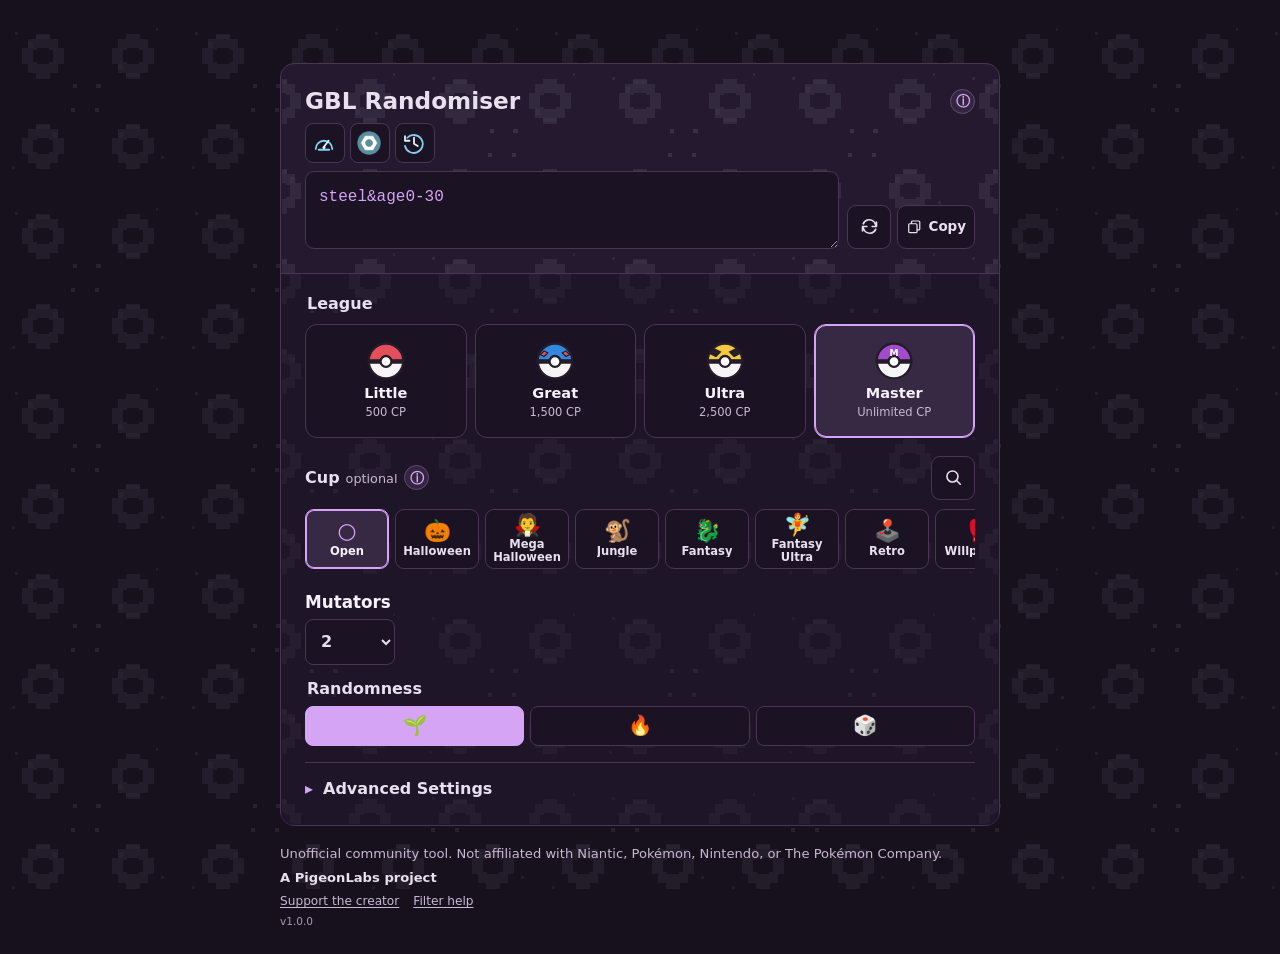
==== commit b2e2ab8a: "UI Changes" ====
--- a/docs/index.html
+++ b/docs/index.html
@@ -76,18 +76,16 @@
             <button class="info-trigger" type="button" aria-label="Cup eligibility information" aria-haspopup="dialog" aria-expanded="false" aria-controls="cup-info-tooltip" aria-describedby="cup-info-tooltip" data-context-tooltip-trigger>
               <span aria-hidden="true">ⓘ</span>
             </button>
+            <button id="cup-library-open" class="icon-action cup-library-button" type="button" aria-label="Search all Cups" aria-haspopup="dialog" aria-expanded="false" aria-controls="cup-picker-popup" data-tooltip="Browse all Cups">
+              <svg viewBox="0 0 24 24" aria-hidden="true" focusable="false"><circle cx="10.8" cy="10.8" r="6.3"/><path d="m15.5 15.5 4.2 4.2"/></svg>
+            </button>
             <div id="cup-info-tooltip" class="context-tooltip" role="dialog" aria-labelledby="cup-info-tooltip-title" hidden>
               <h2 id="cup-info-tooltip-title" class="visually-hidden">Cup format and eligibility</h2>
               <p>Cup restrictions apply to your selected League and do not change its CP ceiling. Some eligibility rules cannot be represented in Pokémon GO search and need a manual check.</p>
               <div id="cup-format-info" class="cup-format-info" role="status" aria-live="polite"></div>
             </div>
           </div>
-          <div class="cup-carousel" role="group" aria-label="Cup selection">
-            <div id="cup-tiles" class="cup-tile-row" role="group" aria-label="Open and recently used Cups"></div>
-            <button id="cup-library-open" class="icon-action cup-library-button" type="button" aria-label="Search all Cups" aria-haspopup="dialog" aria-expanded="false" aria-controls="cup-picker-popup" data-tooltip="Browse all Cups">
-              <svg viewBox="0 0 24 24" aria-hidden="true" focusable="false"><circle cx="10.8" cy="10.8" r="6.3"/><path d="m15.5 15.5 4.2 4.2"/></svg>
-            </button>
-          </div>
+          <div id="cup-tiles" class="cup-tile-row" role="group" aria-label="Cup carousel"></div>
           <select id="cup-select" name="cup" hidden aria-hidden="true" tabindex="-1">
             <option value="" selected>None — Open League</option>
             <optgroup label="Official GBL formats">
@@ -112,7 +110,7 @@
           </select>
           <div id="cup-picker-popup" class="cup-picker-popup" role="dialog" aria-labelledby="cup-picker-title" aria-modal="false" hidden>
             <div class="cup-picker-header">
-              <h2 id="cup-picker-title">More Cups</h2>
+              <h2 id="cup-picker-title">Browse Cups</h2>
               <button id="cup-picker-close" class="cup-picker-close" type="button" aria-label="Close Cup picker">×</button>
             </div>
             <label class="visually-hidden" for="cup-picker-search">Search Cups</label>
--- a/docs/static/css/app.css
+++ b/docs/static/css/app.css
@@ -908,19 +908,18 @@
 .cup-selector { min-width: 0; max-width: 100%; margin-top: 2px; }
 .cup-selector #cup-selector-label { display: flex; align-items: baseline; gap: 6px; }
 .cup-selector #cup-selector-label small { color: var(--text-muted); font-size: 0.8rem; font-weight: 500; }
-.cup-carousel { display: grid; grid-template-columns: minmax(0, 1fr) 44px; align-items: center; gap: 6px; width: 100%; min-width: 0; max-width: 100%; }
 .cup-tile-row {
-  display: flex; width: 100%; min-width: 0; max-width: 100%; gap: 6px; overflow-x: auto; overscroll-behavior-x: contain; scroll-behavior: smooth; scroll-snap-type: x proximity; padding: 2px 2px 5px;
+  display: flex; flex-wrap: nowrap; width: 100%; min-width: 0; max-width: 100%; gap: 6px; overflow-x: auto; overflow-y: hidden; overscroll-behavior-x: contain; scroll-behavior: smooth; scroll-snap-type: x proximity; padding: 2px 2px 5px;
   scrollbar-width: thin; scrollbar-color: var(--border-strong) transparent; -webkit-overflow-scrolling: touch;
 }
 .cup-quick-tile {
-  display: grid; flex: 1 1 76px; min-width: 60px; max-width: 150px; min-height: 60px; align-content: center; justify-items: center; gap: 3px; scroll-snap-align: start;
+  display: grid; flex: 0 0 84px; min-width: 84px; max-width: none; min-height: 60px; align-content: center; justify-items: center; gap: 3px; scroll-snap-align: start;
   border: 1px solid var(--border); border-radius: 9px; background: var(--panel-alt); color: var(--text); padding: 4px 6px;
   font: inherit; font-size: 0.72rem; font-weight: 700; line-height: 1.1; text-align: center; cursor: pointer;
 }
 .cup-quick-tile > span:last-child { display: -webkit-box; max-width: 100%; overflow: hidden; -webkit-box-orient: vertical; -webkit-line-clamp: 2; overflow-wrap: anywhere; }
 .cup-quick-icon { color: var(--accent); font-size: 1.35rem; line-height: 1; }
-.cup-library-button { width: 44px; height: 44px; flex-basis: 44px; padding: 8px; }
+.cup-library-button { width: 44px; height: 44px; flex: 0 0 44px; margin-left: auto; padding: 8px; }
 .cup-quick-tile:hover { border-color: var(--accent); color: var(--text-strong); }
 .cup-quick-tile[aria-pressed="true"], .cup-quick-tile.is-selected { border-color: var(--accent); background: color-mix(in srgb, var(--accent) 15%, var(--panel-alt)); box-shadow: inset 0 0 0 1px var(--accent); color: var(--text-strong); }
 .cup-quick-tile:focus-visible, .cup-picker-option:focus-visible, .cup-picker-close:focus-visible { outline: 3px solid var(--focus); outline-offset: 2px; }
@@ -988,7 +987,7 @@
 }
 
 @media (max-width: 640px) {
-  .cup-quick-tile { flex: 0 0 84px; max-width: none; min-height: 66px; }
+  .cup-quick-tile { min-height: 66px; }
   .cup-quick-icon { font-size: 1.5rem; }
   .result-heading { gap: 10px; margin-bottom: 8px; }
   .result-title { font-size: 1.23rem; }
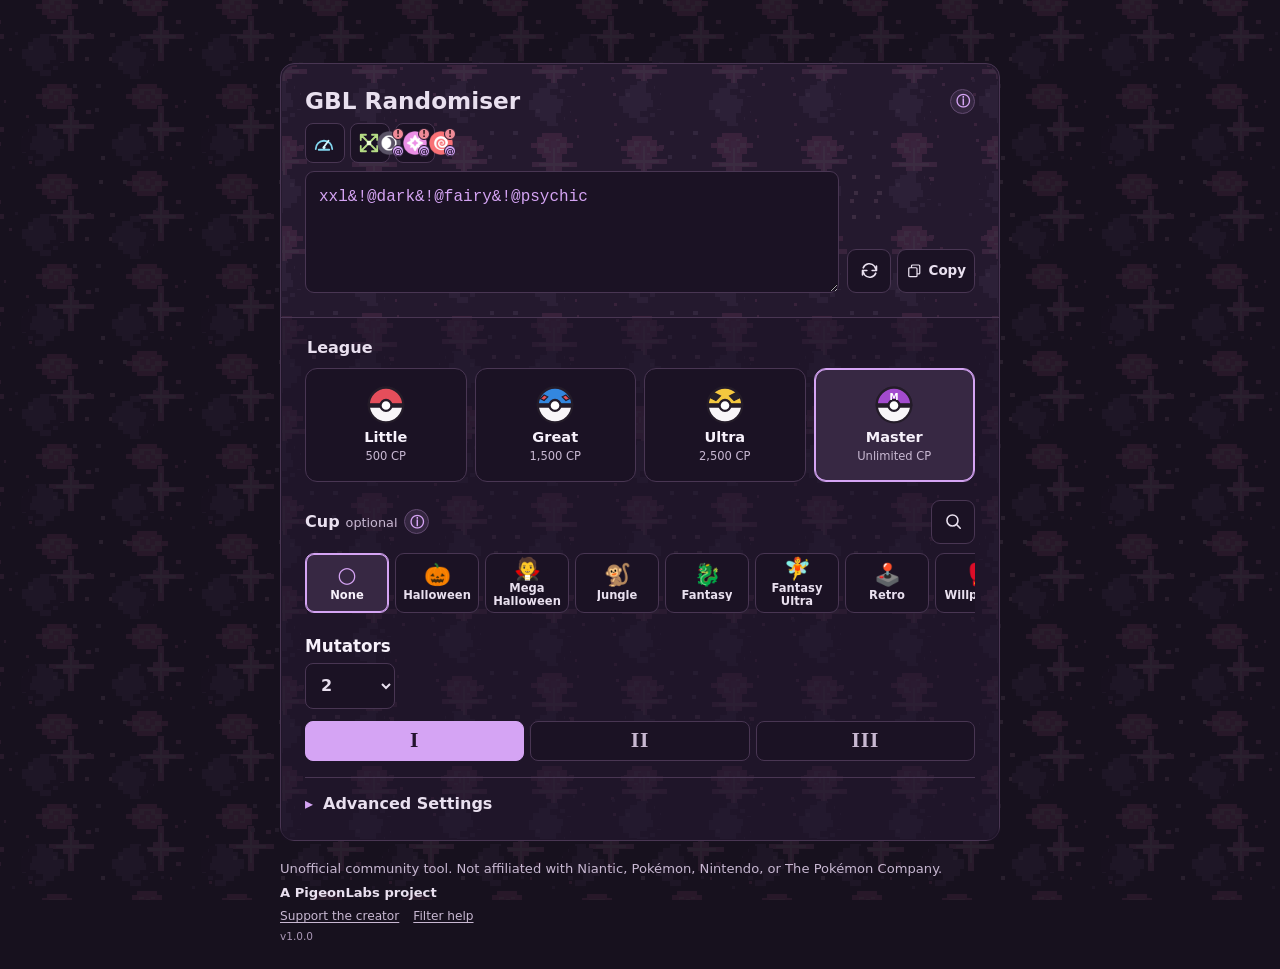
==== commit d4032bcc: "UI Changes" ====
--- a/docs/index.html
+++ b/docs/index.html
@@ -27,7 +27,7 @@
         <ul id="rule-list" class="rule-icon-list" aria-label="Active filter restrictions" aria-live="polite"></ul>
         <label class="visually-hidden" for="search-output">Pokémon GO search string</label>
         <div class="filter-output-row">
-          <textarea id="search-output" rows="2" readonly spellcheck="false" wrap="soft" aria-describedby="copy-status"></textarea>
+          <textarea id="search-output" rows="4" readonly spellcheck="false" wrap="soft" aria-describedby="copy-status"></textarea>
           <div class="filter-actions">
             <button class="icon-action" id="generate-filter" type="submit" aria-label="Generate new filter" data-tooltip="Generate new filter">
               <svg viewBox="0 0 24 24" aria-hidden="true" focusable="false"><path d="M20 7v5h-5M4.8 9a7.5 7.5 0 0 1 12.8-2L20 12M4 17v-5h5m10.2 3a7.5 7.5 0 0 1-12.8 2L4 12"/></svg>
@@ -81,11 +81,12 @@
             </button>
             <div id="cup-info-tooltip" class="context-tooltip" role="dialog" aria-labelledby="cup-info-tooltip-title" hidden>
               <h2 id="cup-info-tooltip-title" class="visually-hidden">Cup format and eligibility</h2>
-              <p>Cup restrictions apply to your selected League and do not change its CP ceiling. Some eligibility rules cannot be represented in Pokémon GO search and need a manual check.</p>
-              <div id="cup-format-info" class="cup-format-info" role="status" aria-live="polite"></div>
+              <p>Cup rules use your selected league. Some restrictions may need a manual check.</p>
+              <p id="cup-no-selection-info" hidden>No cup restrictions selected.</p>
             </div>
           </div>
           <div id="cup-tiles" class="cup-tile-row" role="group" aria-label="Cup carousel"></div>
+          <div id="cup-format-info" class="cup-format-info" role="status" aria-live="polite"></div>
           <select id="cup-select" name="cup" hidden aria-hidden="true" tabindex="-1">
             <option value="" selected>None — Open League</option>
             <optgroup label="Official GBL formats">
@@ -167,11 +168,11 @@
             </div>
 
             <fieldset class="randomness-control">
-              <legend>Randomness</legend>
+              <legend class="visually-hidden">Randomness</legend>
               <div class="choice-row" role="radiogroup" aria-label="Randomness profile">
-                <label class="choice randomness-choice" data-tooltip="Chill"><input id="randomness-chill" type="radio" name="randomness" value="chill" aria-label="Chill" checked><span class="randomness-icon" aria-hidden="true">🌱</span></label>
-                <label class="choice randomness-choice" data-tooltip="Spicy"><input id="randomness-spicy" type="radio" name="randomness" value="spicy" aria-label="Spicy"><span class="randomness-icon" aria-hidden="true">🔥</span></label>
-                <label class="choice randomness-choice" data-tooltip="Chaos"><input id="randomness-chaos" type="radio" name="randomness" value="chaos" aria-label="Chaos"><span class="randomness-icon" aria-hidden="true">🎲</span></label>
+                <label class="choice randomness-choice" data-tooltip="Chill"><input id="randomness-chill" type="radio" name="randomness" value="chill" aria-label="Chill" checked><span class="randomness-icon" aria-hidden="true">I</span></label>
+                <label class="choice randomness-choice" data-tooltip="Spicy"><input id="randomness-spicy" type="radio" name="randomness" value="spicy" aria-label="Spicy"><span class="randomness-icon" aria-hidden="true">II</span></label>
+                <label class="choice randomness-choice" data-tooltip="Chaos"><input id="randomness-chaos" type="radio" name="randomness" value="chaos" aria-label="Chaos"><span class="randomness-icon" aria-hidden="true">III</span></label>
               </div>
             </fieldset>
           </div>
@@ -183,69 +184,22 @@
             <span id="custom-badge" class="customised" hidden>Customised</span>
           </summary>
           <div class="advanced-content">
-            <section class="additional-rules" aria-labelledby="additional-rules-title">
-              <div class="label-help-row additional-rules-heading">
-                <h2 id="additional-rules-title">Additional Rules</h2>
-                <button class="info-trigger" type="button" aria-label="Additional Rules information" aria-haspopup="dialog" aria-expanded="false" aria-controls="additional-rules-tooltip" aria-describedby="additional-rules-tooltip" data-context-tooltip-trigger>
-                  <span aria-hidden="true">ⓘ</span>
-                </button>
-                <div id="additional-rules-tooltip" class="context-tooltip" role="dialog" aria-labelledby="additional-rules-tooltip-title" hidden>
-                  <h2 id="additional-rules-tooltip-title" class="visually-hidden">Additional Rules help</h2>
-                  <p>Exclude Pokémon by name or Pokédex number, or add a Pokémon GO search term as a removable rule chip. Press Enter to add a selected Pokémon or valid search term.</p>
-                </div>
-              </div>
-              <label class="visually-hidden" for="additional-rule-input">Search Pokémon or enter a rule</label>
-              <div class="rule-composer">
-                <input id="additional-rule-input" type="text" role="combobox" aria-autocomplete="list" aria-expanded="false" aria-controls="additional-rule-suggestions" autocomplete="off" spellcheck="false" placeholder="Pokémon name, Pokédex number, or search rule">
-                <button id="add-additional-rule" class="button button-secondary add-rule-button" type="button" aria-label="Add rule">+</button>
-              </div>
-              <div id="additional-rule-suggestions" class="rule-suggestions" role="listbox" aria-label="Pokémon suggestions" hidden></div>
-              <p id="additional-rule-status" class="status" role="status" aria-live="polite"></p>
-              <div id="additional-rule-chips" class="additional-rule-chips" role="list" aria-label="Additional rule chips"></div>
-              <div class="control advanced-expression-control">
-                <div class="label-help-row">
-                  <label for="extra-filter">Advanced raw expression</label>
-                  <button class="info-trigger" type="button" aria-label="Search syntax and precedence information" aria-haspopup="dialog" aria-expanded="false" aria-controls="raw-expression-tooltip" aria-describedby="raw-expression-tooltip" data-context-tooltip-trigger>
-                    <span aria-hidden="true">ⓘ</span>
-                  </button>
-                  <div id="raw-expression-tooltip" class="context-tooltip" role="dialog" aria-labelledby="raw-expression-tooltip-title" hidden>
-                    <h2 id="raw-expression-tooltip-title" class="visually-hidden">Pokémon GO search syntax</h2>
-                    <p>Enter a Pokémon GO search expression. Use <code>&amp;</code> for AND, commas for OR, and <code>!</code> to exclude a term.</p>
-                    <p>Example: <code>!shadow&amp;@water</code> excludes Shadow Pokémon and requires a Water-type move. <code>fire,water</code> matches either type.</p>
-                    <p>The expression is combined with the generated filter using Pokémon GO AND/OR precedence.</p>
-                  </div>
-                </div>
-                <input id="extra-filter" name="extra-filter" type="text" autocomplete="off" spellcheck="false" placeholder="e.g. !shadow&@water or #practice">
-              </div>
-              <p id="advanced-expression-status" class="status" role="status" aria-live="polite"></p>
-              <p class="additional-preview-label">Combined search preview</p>
-              <output id="additional-filter-preview" class="additional-filter-preview" aria-live="polite"></output>
-            </section>
-
             <div id="mutator-advanced-settings" class="mutator-advanced-settings">
               <fieldset class="type-leaning-fieldset">
-                <legend>Type Leaning</legend>
-                <p id="type-leaning-help" class="type-leaning-help">Bias generated rules toward selected types without requiring them.</p>
+                <legend class="type-leaning-legend">Type Leaning
+                  <button class="info-trigger" type="button" aria-label="Type Leaning information" aria-haspopup="dialog" aria-expanded="false" aria-controls="type-leaning-tooltip" aria-describedby="type-leaning-tooltip" data-context-tooltip-trigger><span aria-hidden="true">ⓘ</span></button>
+                </legend>
+                <div id="type-leaning-tooltip" class="context-tooltip" role="dialog" aria-labelledby="type-leaning-tooltip-title" hidden>
+                  <h2 id="type-leaning-tooltip-title" class="visually-hidden">Type Leaning</h2>
+                  <p>Favour selected types without making them mandatory.</p>
+                </div>
                 <div id="type-leaning-types" class="type-leaning-types">
                   <div id="type-leaning-chips" class="type-leaning-chips" aria-live="polite"></div>
                   <label class="visually-hidden" for="type-leaning-add">Add a preferred type</label>
-                  <select id="type-leaning-add" aria-describedby="type-leaning-help">
+                  <select id="type-leaning-add" aria-describedby="type-leaning-tooltip">
                     <option value="">+ Add type</option>
                   </select>
                 </div>
-                <fieldset class="type-leaning-strength">
-                  <legend>Strength</legend>
-                  <div class="choice-row" role="radiogroup" aria-label="Type leaning strength">
-                    <label class="choice"><input type="radio" name="type-leaning-strength" value="light"><span>Light</span></label>
-                    <label class="choice"><input type="radio" name="type-leaning-strength" value="medium" checked><span>Medium</span></label>
-                    <label class="choice"><input type="radio" name="type-leaning-strength" value="strong"><span>Strong</span></label>
-                  </div>
-                </fieldset>
-                <fieldset class="type-leaning-scope">
-                  <legend>Apply to</legend>
-                  <label><input id="type-leaning-pokemon" type="checkbox" checked><span>Pokémon type rules</span></label>
-                  <label><input id="type-leaning-move" type="checkbox" checked><span>Move type rules</span></label>
-                </fieldset>
               </fieldset>
 
               <fieldset class="family-fieldset">
@@ -262,7 +216,7 @@
               </fieldset>
 
               <details class="additional-families">
-                <summary>Additional rule families</summary>
+                <summary>Additional Rule Families</summary>
                 <div class="additional-family-options">
                   <label class="additional-family-toggle" for="additional-families-enabled">
                     <input id="additional-families-enabled" type="checkbox" aria-describedby="additional-family-warning">
@@ -286,11 +240,6 @@
                     <input id="battle-target" name="battle-target" type="number" min="1" max="99" inputmode="numeric" placeholder="No limit">
                   </label>
 
-                  <label class="control cup-prefix-control" for="cup-prefix">
-                    <span>Cup search prefix</span>
-                    <input id="cup-prefix" name="cup-prefix" type="text" autocomplete="off" spellcheck="false" placeholder="e.g. rock&!@rock">
-                    <small id="cup-prefix-help">Cup filters are bundled with this static page. New server-loaded Cups and shared battle sessions need a server.</small>
-                  </label>
                 </div>
 
                 <fieldset id="cup-locks" class="cup-locks" disabled>
@@ -305,6 +254,61 @@
         </details>
       </div>
     </form>
+
+    <dialog id="custom-cup-editor" class="custom-cup-editor" aria-labelledby="custom-cup-editor-title">
+      <form method="dialog" class="custom-cup-editor-form">
+        <div class="custom-cup-editor-heading">
+          <div>
+            <h2 id="custom-cup-editor-title">Custom Cup editor</h2>
+            <p>Build and preview your own eligibility filter.</p>
+          </div>
+          <button id="custom-cup-editor-close" class="cup-picker-close" type="submit" value="cancel" aria-label="Close Custom Cup editor">×</button>
+        </div>
+        <label class="control cup-prefix-control" for="cup-prefix">
+          <span>Cup search prefix</span>
+          <input id="cup-prefix" name="cup-prefix" type="text" autocomplete="off" spellcheck="false" placeholder="e.g. rock&!@rock">
+          <small id="cup-prefix-help">Your League sets the CP limit. Some eligibility rules may need a manual check.</small>
+        </label>
+        <section class="additional-rules" aria-labelledby="additional-rules-title">
+          <div class="label-help-row additional-rules-heading">
+            <h3 id="additional-rules-title">Additional Rules</h3>
+            <button class="info-trigger" type="button" aria-label="Additional Rules information" aria-haspopup="dialog" aria-expanded="false" aria-controls="additional-rules-tooltip" aria-describedby="additional-rules-tooltip" data-context-tooltip-trigger><span aria-hidden="true">ⓘ</span></button>
+            <div id="additional-rules-tooltip" class="context-tooltip" role="dialog" aria-labelledby="additional-rules-tooltip-title" hidden>
+              <h2 id="additional-rules-tooltip-title" class="visually-hidden">Additional Rules help</h2>
+              <p>Exclude Pokémon by name or Pokédex number, or add a Pokémon GO search term as a removable rule chip.</p>
+            </div>
+          </div>
+          <label class="visually-hidden" for="additional-rule-input">Search Pokémon or enter a rule</label>
+          <div class="rule-composer">
+            <input id="additional-rule-input" type="text" role="combobox" aria-autocomplete="list" aria-expanded="false" aria-controls="additional-rule-suggestions" autocomplete="off" spellcheck="false" placeholder="Pokémon name, Pokédex number, or search rule">
+            <button id="add-additional-rule" class="button button-secondary add-rule-button" type="button" aria-label="Add rule">+</button>
+          </div>
+          <div id="additional-rule-suggestions" class="rule-suggestions" role="listbox" aria-label="Pokémon suggestions" hidden></div>
+          <p id="additional-rule-status" class="status" role="status" aria-live="polite"></p>
+          <div id="additional-rule-chips" class="additional-rule-chips" role="list" aria-label="Additional rule chips"></div>
+          <div class="control advanced-expression-control">
+            <div class="label-help-row">
+              <label for="extra-filter">Custom Search Expression</label>
+              <button class="info-trigger" type="button" aria-label="Search syntax and precedence information" aria-haspopup="dialog" aria-expanded="false" aria-controls="raw-expression-tooltip" aria-describedby="raw-expression-tooltip" data-context-tooltip-trigger><span aria-hidden="true">ⓘ</span></button>
+              <div id="raw-expression-tooltip" class="context-tooltip" role="dialog" aria-labelledby="raw-expression-tooltip-title" hidden>
+                <h2 id="raw-expression-tooltip-title" class="visually-hidden">Pokémon GO search syntax</h2>
+                <p>Use <code>&amp;</code> for AND, commas for OR, and <code>!</code> to exclude a term.</p>
+                <p>Example: <code>!shadow&amp;@water</code> or <code>fire,water</code>. AND/OR grouping is preserved when combined.</p>
+              </div>
+            </div>
+            <input id="extra-filter" name="extra-filter" type="text" autocomplete="off" spellcheck="false" placeholder="e.g. !shadow&@water">
+          </div>
+          <p id="advanced-expression-status" class="status" role="status" aria-live="polite"></p>
+          <p class="additional-preview-label">Custom Cup preview</p>
+          <output id="additional-filter-preview" class="additional-filter-preview" aria-live="polite"></output>
+        </section>
+        <p id="custom-cup-editor-error" class="status" role="alert" aria-live="assertive"></p>
+        <div class="custom-cup-editor-actions">
+          <button id="custom-cup-cancel" class="button button-secondary" type="submit" value="cancel">Cancel</button>
+          <button id="custom-cup-apply" class="button button-primary" type="button">Apply Custom Cup</button>
+        </div>
+      </form>
+    </dialog>
 
     <footer>
       <p>Unofficial community tool. Not affiliated with Niantic, Pokémon, Nintendo, or The Pokémon Company.</p>
--- a/docs/static/css/app.css
+++ b/docs/static/css/app.css
@@ -533,7 +533,7 @@
 #search-output {
   display: block;
   width: 100%;
-  min-height: 78px;
+  min-height: 116px;
   resize: vertical;
   overflow-wrap: anywhere;
   border: 1px solid var(--border);
@@ -657,7 +657,7 @@
   opacity: 0; pointer-events: none; transform: translateX(-50%); visibility: hidden;
 }
 .randomness-choice:hover::after, .randomness-choice:focus-within::after { opacity: 1; visibility: visible; }
-.randomness-icon { font-size: 1.22rem; line-height: 1; }
+.randomness-icon { font-family: Georgia, serif; font-size: 1.35rem; font-weight: 700; letter-spacing: 0.04em; line-height: 1; }
 
 .button {
   min-height: 46px;
@@ -712,7 +712,8 @@
 }
 .advanced-content { display: grid; gap: 18px; padding-top: 18px; }
 .type-leaning-fieldset { display: grid; gap: 10px; padding-bottom: 16px; border-bottom: 1px solid var(--border); }
-.type-leaning-help { margin: -4px 0 0; color: var(--text-muted); font-size: 0.86rem; }
+.type-leaning-legend { display: flex; align-items: center; gap: 7px; margin-bottom: 0; }
+.type-leaning-legend .info-trigger { width: 22px; height: 22px; font-size: 0.76rem; }
 .type-leaning-types { display: grid; grid-template-columns: minmax(0, 1fr) minmax(132px, auto); align-items: center; gap: 8px; min-width: 0; }
 .type-leaning-chips { display: flex; flex-wrap: wrap; align-items: center; gap: 7px; min-width: 0; }
 .type-leaning-chips:empty::before { color: var(--text-subtle); font-size: 0.85rem; content: "No preferred types selected"; }
@@ -732,7 +733,7 @@
 .family-setting {
   display: grid;
   grid-template-columns: minmax(0, 1fr) minmax(140px, 0.8fr);
-  grid-template-areas: "heading likelihood" "limits likelihood";
+  grid-template-areas: "heading likelihood" "options likelihood" "limits likelihood";
   align-items: center;
   gap: 6px 12px;
   min-width: 0;
@@ -742,6 +743,12 @@
   padding: 11px 12px;
 }
 .family-heading { grid-area: heading; display: flex; align-items: center; gap: 6px; min-width: 0; }
+.family-size-options { grid-area: options; display: flex; flex-wrap: wrap; gap: 6px; }
+.family-size-options label { display: inline-flex; align-items: center; gap: 6px; min-height: 38px; border: 1px solid var(--border); border-radius: 7px; background: var(--panel); padding: 5px 9px; color: var(--text-muted); font-size: 0.78rem; font-weight: 650; cursor: pointer; }
+.family-size-options input { width: 15px; height: 15px; margin: 0; accent-color: var(--accent); }
+.family-size-options label:has(input:checked) { border-color: var(--accent); color: var(--text-strong); }
+.family-size-options input:focus-visible { outline: 3px solid var(--focus); outline-offset: 2px; }
+.family-size-options input:disabled { cursor: not-allowed; }
 .family-toggle { display: flex; align-items: center; gap: 8px; min-width: 0; font-size: 0.9rem; font-weight: 650; color: var(--text-strong); }
 .family-toggle input { width: 17px; height: 17px; flex: 0 0 auto; accent-color: var(--accent); }
 .family-setting.is-disabled .family-toggle span { color: var(--text-subtle); }
@@ -810,7 +817,7 @@
   .rule-tooltip-trigger { width: 36px; height: 36px; padding: 4px; }
   .rule-visual .visual-icon { width: 22px; height: 22px; }
   .filter-output-row { gap: 6px; }
-  #search-output { min-height: 56px; padding: 9px; font-size: 0.92rem; }
+  #search-output { min-height: 92px; padding: 9px; font-size: 0.92rem; }
   .filter-actions { gap: 4px; }
   .filter-actions .icon-action { width: 44px; height: 44px; flex-basis: 44px; }
   .copy-action { min-width: 44px; padding: 7px; }
@@ -938,14 +945,18 @@
 .cup-picker-group h3 { margin: 0 0 5px; color: var(--text-muted); font-size: 0.82rem; }
 .cup-picker-options { display: grid; gap: 5px; }
 .cup-picker-option { display: grid; gap: 2px; width: 100%; min-height: 44px; border: 1px solid var(--border); border-radius: 8px; background: var(--panel-alt); color: var(--text); padding: 7px 10px; text-align: left; cursor: pointer; }
+.cup-picker-option[hidden] { display: none; }
 .cup-picker-option:hover, .cup-picker-option[aria-pressed="true"] { border-color: var(--accent); background: color-mix(in srgb, var(--accent) 13%, var(--panel-alt)); color: var(--text-strong); }
 .cup-option-name { display: flex; align-items: center; gap: 8px; font-weight: 750; }
 .cup-option-emoji { flex: 0 0 auto; font-size: 1.25rem; line-height: 1; }
 .cup-option-title { min-width: 0; }
 .cup-option-meta { color: var(--text-muted); font-size: 0.76rem; font-weight: 500; }
+.cup-option-match-reason { color: var(--text-subtle); font-size: 0.72rem; font-weight: 500; }
+.cup-option-match-reason[hidden] { display: none; }
 .cup-picker-empty { margin: 12px 0 2px; color: var(--text-muted); font-size: 0.86rem; }
 .cup-picker-empty[hidden], .cup-picker-group[hidden] { display: none; }
 .cup-format-info { display: grid; gap: 5px; color: var(--text-muted); font-size: 0.84rem; font-weight: 400; line-height: 1.4; }
+.cup-format-info:empty { display: none; }
 .cup-format-info p { margin: 0; }
 .cup-format-info .cup-manual-rules { border-left: 3px solid var(--accent); border-radius: 0 5px 5px 0; background: color-mix(in srgb, var(--accent) 9%, transparent); padding: 6px 9px; color: var(--text); }
 .cup-format-error { margin: 0; color: #ffb4b4; font-size: 0.82rem; font-weight: 500; line-height: 1.4; }
@@ -977,6 +988,33 @@
 .additional-filter-preview { display: block; min-height: 42px; border: 1px solid var(--border); border-radius: 8px; background: var(--panel-alt); padding: 9px 11px; color: var(--text); font-family: ui-monospace, SFMono-Regular, Consolas, monospace; font-size: 0.83rem; line-height: 1.4; overflow-wrap: anywhere; }
 .filter-chip--additional { font-size: 0.78rem; padding: 4px 7px; }
 
+.custom-cup-editor {
+  box-sizing: border-box;
+  width: min(44rem, calc(100vw - 32px));
+  max-width: none;
+  max-height: min(90vh, 54rem);
+  max-height: min(90dvh, 54rem);
+  margin: auto;
+  overflow: auto;
+  border: 1px solid var(--border-strong);
+  border-radius: 16px;
+  background: var(--panel);
+  color: var(--text);
+  padding: 0;
+  box-shadow: 0 20px 60px rgba(0, 0, 0, 0.55);
+}
+.custom-cup-editor::backdrop { background: rgba(9, 6, 13, 0.76); backdrop-filter: blur(3px); }
+.custom-cup-editor-form { display: grid; gap: 15px; padding: clamp(16px, 4vw, 26px); }
+.custom-cup-editor-heading { display: flex; align-items: flex-start; justify-content: space-between; gap: 12px; }
+.custom-cup-editor-heading h2 { font-size: 1.35rem; }
+.custom-cup-editor-heading p { margin: 4px 0 0; color: var(--text-muted); font-size: 0.88rem; }
+.custom-cup-editor .cup-prefix-control { gap: 7px; }
+.custom-cup-editor .cup-prefix-control small { color: var(--text-muted); font-size: 0.8rem; font-weight: 400; }
+.custom-cup-editor .additional-rules { border-top: 1px solid var(--border); padding-top: 13px; }
+.custom-cup-editor-actions { display: grid; grid-template-columns: 1fr 1.5fr; gap: 9px; }
+.custom-cup-editor-actions .button-primary { width: auto; }
+.custom-cup-editor-actions button { min-width: 0; }
+
 @media (max-width: 520px) {
   .additional-family-options { justify-content: flex-start; }
   .additional-family-state { margin-left: 25px; }
@@ -1003,16 +1041,20 @@
   .mutator-settings .control-grid { grid-template-columns: minmax(0, 1fr); gap: 8px; }
   .mutator-settings select { min-height: 46px; padding: 7px 9px; font-size: 1rem; font-weight: 700; text-align: center; }
   .mutator-settings .randomness-control { display: block; min-width: 0; }
-  .mutator-settings .randomness-control legend { margin: 0 0 6px; font-size: 0.82rem; }
+  .mutator-settings .randomness-control legend { margin: 0; }
   .mutator-settings .choice-row { gap: 6px; }
   .mutator-settings .choice span { min-height: 46px; border-radius: 10px; }
   .mutator-settings .randomness-icon { font-size: 1.3rem; }
   .family-grid { grid-template-columns: minmax(0, 1fr); gap: 8px; }
-  .family-setting { grid-template-columns: minmax(0, 1fr); grid-template-areas: "heading" "likelihood" "limits"; gap: 8px; padding: 12px 14px; }
+  .family-setting { grid-template-columns: minmax(0, 1fr); grid-template-areas: "heading" "options" "likelihood" "limits"; gap: 8px; padding: 12px 14px; }
   .family-heading { gap: 8px; }
   .family-toggle { min-height: 34px; gap: 9px; font-size: 0.94rem; }
   .family-info-trigger { width: 25px; height: 25px; }
   .family-weight { grid-template-columns: minmax(0, 1fr) 2.4em; gap: 4px 10px; }
   .family-weight input[type="range"] { height: 32px; }
   .family-limits { margin: 0; }
-}
+  .custom-cup-editor { width: calc(100vw - 12px); max-height: calc(100vh - 12px); max-height: calc(100dvh - 12px); border-radius: 13px; }
+  .custom-cup-editor-form { gap: 12px; padding: 15px 13px; }
+  .custom-cup-editor-actions { grid-template-columns: 1fr; }
+  .custom-cup-editor-actions button { width: 100%; }
+}
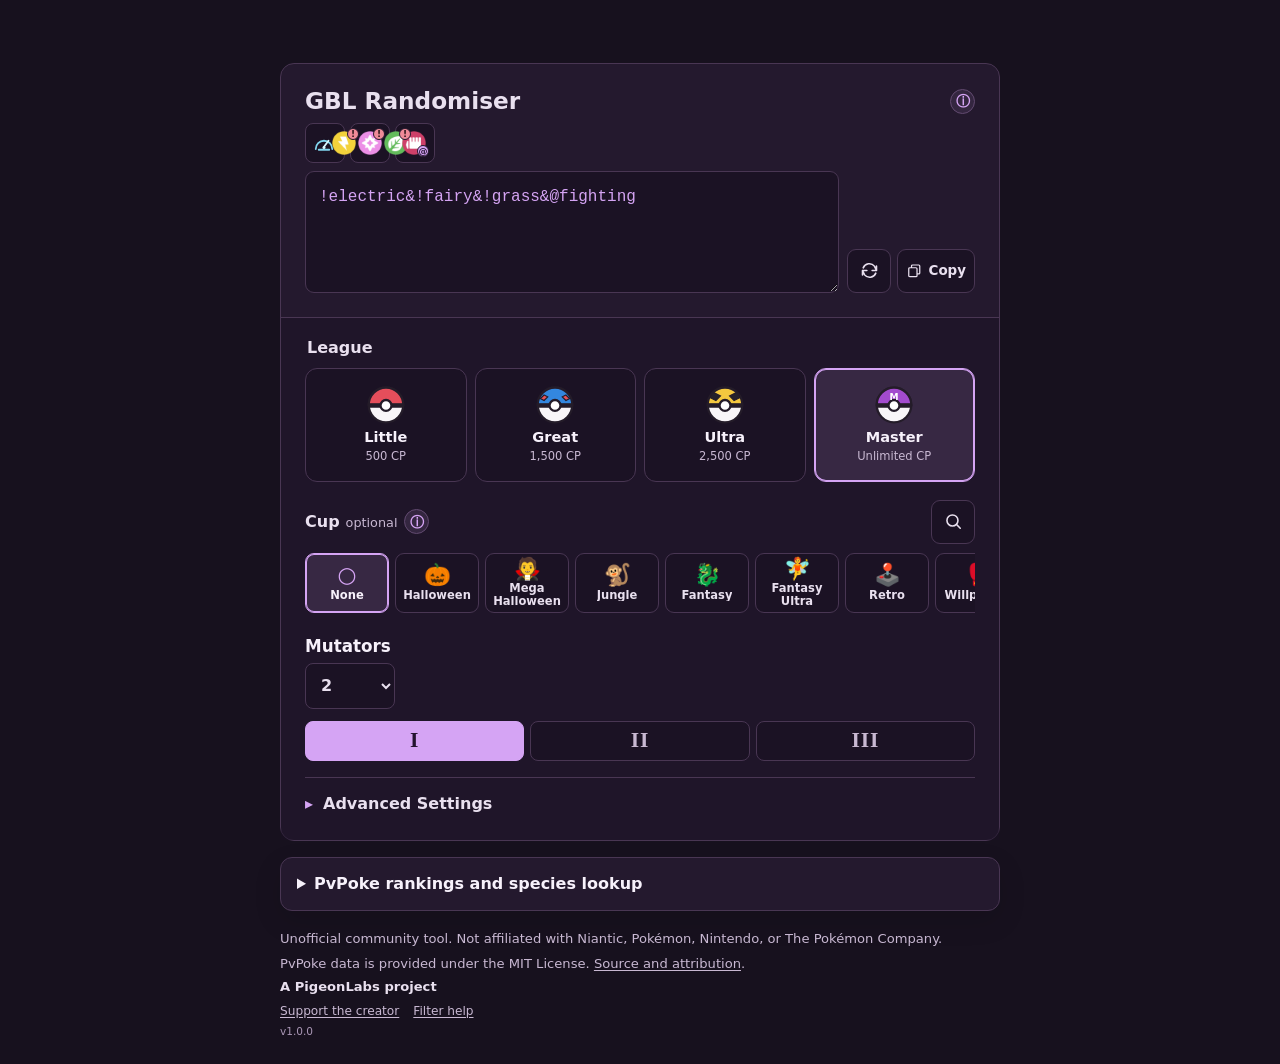
==== commit 2779e61f: "Added 2 homegrown cups" ====
--- a/docs/index.html
+++ b/docs/index.html
@@ -40,6 +40,7 @@
           </div>
         </div>
         <p id="copy-status" class="status" role="status" aria-live="polite"></p>
+        <div id="search-segments" class="search-segments" hidden aria-label="Additional Pokémon GO search batches"></div>
         <p id="generation-note" class="generation-note" role="status" aria-live="polite"></p>
       </section>
 
@@ -310,8 +311,25 @@
       </form>
     </dialog>
 
+    <details id="pvpoke-browser" class="pvpoke-browser">
+      <summary>PvPoke rankings and species lookup</summary>
+      <div class="pvpoke-browser-content">
+        <div class="pvpoke-data-meta">
+          <p id="pvpoke-data-status" role="status" aria-live="polite">Loading the locally cached PvPoke snapshot…</p>
+          <p id="pvpoke-data-version"></p>
+          <button id="pvpoke-refresh" class="button button-secondary" type="button">Load latest snapshot</button>
+        </div>
+        <label class="control pvpoke-search-control" for="pvpoke-search">
+          <span>Find a Pokémon, move, type, or Great League rank</span>
+          <input id="pvpoke-search" type="search" autocomplete="off" placeholder="e.g. #100, Altaria, Dragon Breath">
+        </label>
+        <ul id="pvpoke-results" class="pvpoke-results" aria-live="polite"></ul>
+      </div>
+    </details>
+
     <footer>
       <p>Unofficial community tool. Not affiliated with Niantic, Pokémon, Nintendo, or The Pokémon Company.</p>
+      <p class="pvpoke-attribution">PvPoke data is provided under the MIT License. <a href="https://github.com/pvpoke/pvpoke" target="_blank" rel="noopener noreferrer">Source and attribution</a>.</p>
       <p class="attribution">A PigeonLabs project</p>
       <nav class="footer-links" aria-label="Support and help">
         <a href="https://ko-fi.com/pigeonlabs" target="_blank" rel="noopener noreferrer">Support the creator</a>
@@ -325,6 +343,7 @@
   <script src="./static/js/species-data.js"></script>
   <script src="./static/js/cup-data.js"></script>
   <script src="./static/js/generator-utils.js"></script>
+  <script src="./static/js/pvpoke-data.js"></script>
   <script src="./static/js/app.js"></script>
 </body>
 </html>
--- a/docs/static/css/app.css
+++ b/docs/static/css/app.css
@@ -731,6 +731,7 @@
 .family-fieldset-legend { display: flex; align-items: center; gap: 8px; }
 .family-grid { display: grid; grid-template-columns: repeat(2, minmax(0, 1fr)); gap: 10px; }
 .family-setting {
+  position: relative;
   display: grid;
   grid-template-columns: minmax(0, 1fr) minmax(140px, 0.8fr);
   grid-template-areas: "heading likelihood" "options likelihood" "limits likelihood";
@@ -743,6 +744,7 @@
   padding: 11px 12px;
 }
 .family-heading { grid-area: heading; display: flex; align-items: center; gap: 6px; min-width: 0; }
+.family-setting.has-family-tooltip .family-heading { padding-right: 34px; }
 .family-size-options { grid-area: options; display: flex; flex-wrap: wrap; gap: 6px; }
 .family-size-options label { display: inline-flex; align-items: center; gap: 6px; min-height: 38px; border: 1px solid var(--border); border-radius: 7px; background: var(--panel); padding: 5px 9px; color: var(--text-muted); font-size: 0.78rem; font-weight: 650; cursor: pointer; }
 .family-size-options input { width: 15px; height: 15px; margin: 0; accent-color: var(--accent); }
@@ -753,7 +755,7 @@
 .family-toggle input { width: 17px; height: 17px; flex: 0 0 auto; accent-color: var(--accent); }
 .family-setting.is-disabled .family-toggle span { color: var(--text-subtle); }
 .family-toggle span { overflow-wrap: normal; word-break: normal; hyphens: none; }
-.family-info-trigger { width: 22px; height: 22px; font-size: 0.76rem; }
+.family-info-trigger { position: absolute; top: 8px; right: 8px; width: 24px; height: 24px; font-size: 0.76rem; }
 .family-limit-button { display: grid; width: 30px; height: 30px; flex: 0 0 auto; place-items: center; border: 1px solid transparent; border-radius: 6px; background: transparent; color: var(--text-muted); cursor: pointer; }
 .family-limit-button:hover, .family-limit-button[aria-expanded="true"] { border-color: var(--border); background: var(--panel); color: var(--text-strong); }
 .family-limit-button:focus-visible { outline: 3px solid var(--focus); outline-offset: 2px; }
@@ -797,6 +799,35 @@
 .footer-links a:focus-visible { outline: 2px solid var(--focus); outline-offset: 3px; border-radius: 2px; }
 .site-version { margin-top: 4px; color: var(--text-subtle); font-size: 0.66rem; }
 .attribution { margin-top: 4px; color: var(--text); font-weight: 650; }
+.pvpoke-attribution { margin-top: 5px; }
+.pvpoke-attribution a { color: var(--text-muted); text-underline-offset: 2px; }
+.pvpoke-attribution a:hover { color: var(--accent); }
+.search-segments { display: grid; gap: 10px; margin-top: 10px; }
+.search-segments[hidden] { display: none; }
+.search-segments-heading { margin: 0; color: var(--text-muted); font-size: 0.82rem; font-weight: 650; }
+.search-segment-row { display: grid; grid-template-columns: minmax(0, 1fr) auto; gap: 6px 10px; align-items: end; }
+.search-segment-row label { grid-column: 1 / -1; color: var(--text-muted); font-size: 0.76rem; }
+.search-segment-row textarea { width: 100%; min-width: 0; min-height: 52px; resize: vertical; border: 1px solid var(--border); border-radius: 8px; background: var(--panel-alt); color: var(--text); padding: 8px; font: 0.8rem/1.4 ui-monospace, SFMono-Regular, Consolas, monospace; }
+.search-segment-copy { min-height: 42px; }
+.pvpoke-browser { margin-top: 16px; border: 1px solid var(--border); border-radius: 12px; background: var(--panel); box-shadow: 0 10px 28px rgba(0, 0, 0, 0.12); }
+.pvpoke-browser > summary { min-height: 48px; padding: 14px 16px; color: var(--text-strong); font-weight: 700; cursor: pointer; }
+.pvpoke-browser-content { display: grid; gap: 12px; padding: 0 16px 16px; }
+.pvpoke-data-meta { display: grid; grid-template-columns: minmax(0, 1fr) auto; gap: 5px 12px; align-items: center; }
+.pvpoke-data-meta p { margin: 0; color: var(--text-muted); font-size: 0.82rem; line-height: 1.4; overflow-wrap: anywhere; }
+#pvpoke-data-version { grid-column: 1 / -1; color: var(--text-subtle); font-size: 0.74rem; }
+.pvpoke-data-meta .button { min-height: 40px; }
+.pvpoke-search-control { display: grid; gap: 6px; color: var(--text-muted); font-size: 0.84rem; }
+.pvpoke-search-control input { width: 100%; min-width: 0; min-height: 44px; border: 1px solid var(--border); border-radius: 8px; background: var(--panel-alt); color: var(--text); padding: 8px 11px; }
+.pvpoke-search-control input:focus-visible { outline: 3px solid var(--focus); outline-offset: 3px; }
+.pvpoke-results { display: grid; grid-template-columns: repeat(auto-fit, minmax(min(100%, 280px), 1fr)); gap: 8px; margin: 0; padding: 0; list-style: none; }
+.pvpoke-result, .pvpoke-empty-result { min-width: 0; border: 1px solid var(--border); border-radius: 9px; background: var(--panel-alt); padding: 10px 12px; }
+.pvpoke-result h3 { margin: 0 0 4px; color: var(--text-strong); font-size: 0.92rem; }
+.pvpoke-result p { margin: 3px 0 0; color: var(--text-muted); font-size: 0.75rem; line-height: 1.45; overflow-wrap: anywhere; }
+.pvpoke-result .pvpoke-result-ranking { color: var(--accent); font-weight: 650; }
+.pvpoke-empty-result { grid-column: 1 / -1; color: var(--text-muted); font-size: 0.84rem; }
+.pain-cup-limit-control { display: inline-flex; flex-wrap: wrap; align-items: center; gap: 8px; color: var(--text); font-weight: 650; }
+.pain-cup-limit-control select { min-height: 38px; border: 1px solid var(--border); border-radius: 7px; background: var(--panel-alt); color: var(--text); padding: 5px 9px; }
+.league-tile.is-disabled { opacity: 0.55; }
 .visually-hidden {
   position: absolute;
   width: 1px;
@@ -834,6 +865,14 @@
   .league-name { font-size: 0.86rem; }
   .league-limit { font-size: 0.68rem; }
   .type-leaning-types { grid-template-columns: minmax(0, 1fr); }
+  .search-segment-row { grid-template-columns: minmax(0, 1fr); }
+  .search-segment-row label { grid-column: auto; }
+  .search-segment-copy { justify-self: start; }
+  .pvpoke-data-meta { grid-template-columns: minmax(0, 1fr); }
+  #pvpoke-data-version { grid-column: auto; }
+  .pvpoke-data-meta .button { justify-self: start; }
+  .pvpoke-browser > summary { padding: 12px; }
+  .pvpoke-browser-content { padding: 0 12px 12px; }
 }
 
 @media (prefers-reduced-motion: reduce) {
@@ -1049,7 +1088,6 @@
   .family-setting { grid-template-columns: minmax(0, 1fr); grid-template-areas: "heading" "options" "likelihood" "limits"; gap: 8px; padding: 12px 14px; }
   .family-heading { gap: 8px; }
   .family-toggle { min-height: 34px; gap: 9px; font-size: 0.94rem; }
-  .family-info-trigger { width: 25px; height: 25px; }
   .family-weight { grid-template-columns: minmax(0, 1fr) 2.4em; gap: 4px 10px; }
   .family-weight input[type="range"] { height: 32px; }
   .family-limits { margin: 0; }
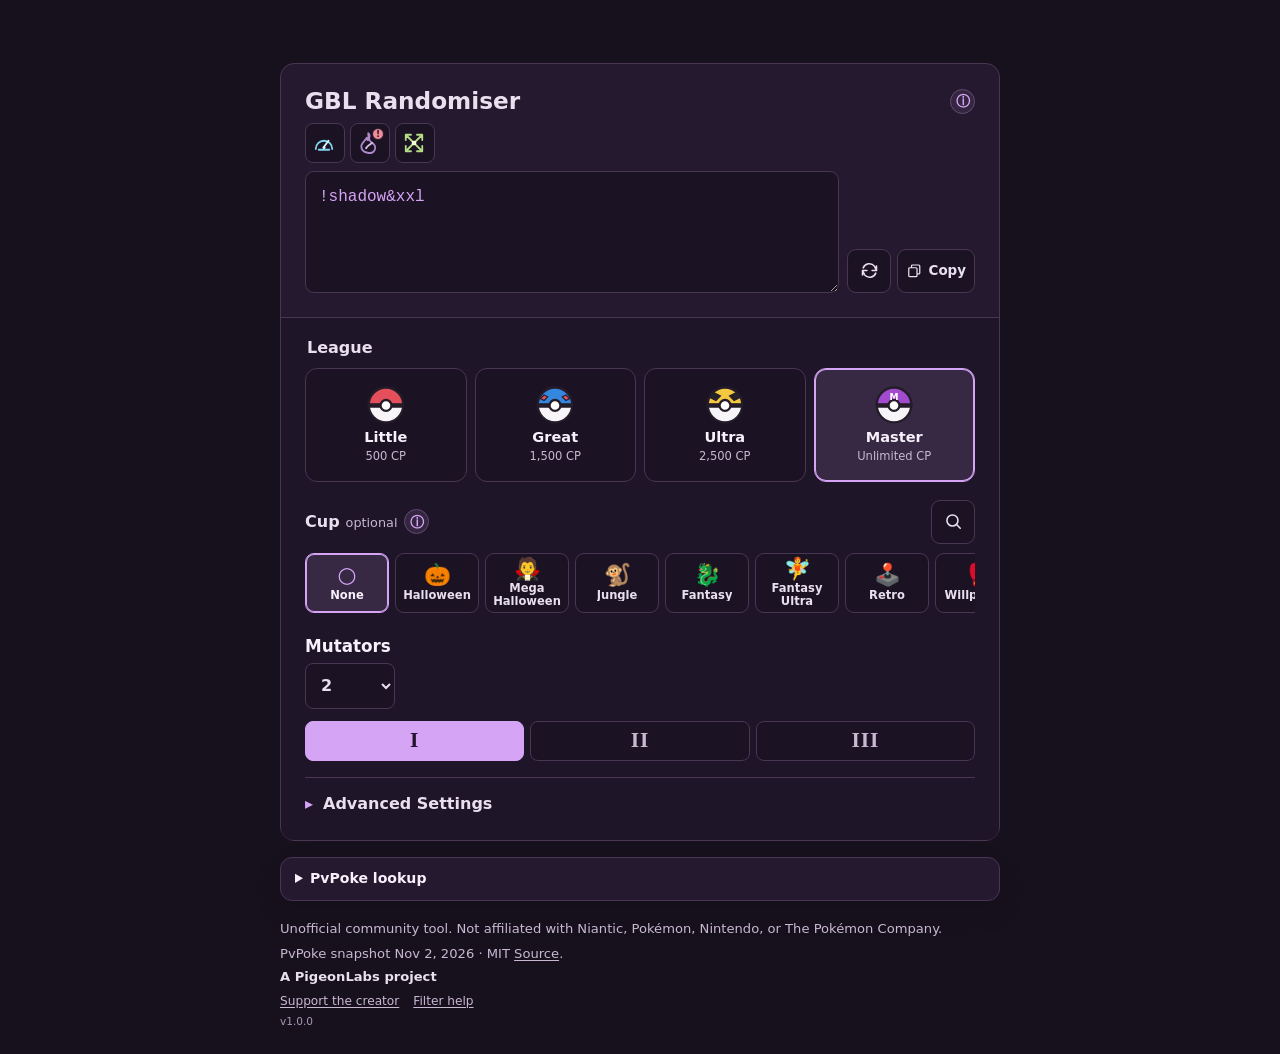
==== commit 4403244a: "Fixed regressions since homegrown additions." ====
--- a/docs/index.html
+++ b/docs/index.html
@@ -40,7 +40,6 @@
           </div>
         </div>
         <p id="copy-status" class="status" role="status" aria-live="polite"></p>
-        <div id="search-segments" class="search-segments" hidden aria-label="Additional Pokémon GO search batches"></div>
         <p id="generation-note" class="generation-note" role="status" aria-live="polite"></p>
       </section>
 
@@ -312,15 +311,10 @@
     </dialog>
 
     <details id="pvpoke-browser" class="pvpoke-browser">
-      <summary>PvPoke rankings and species lookup</summary>
+      <summary>PvPoke lookup</summary>
       <div class="pvpoke-browser-content">
-        <div class="pvpoke-data-meta">
-          <p id="pvpoke-data-status" role="status" aria-live="polite">Loading the locally cached PvPoke snapshot…</p>
-          <p id="pvpoke-data-version"></p>
-          <button id="pvpoke-refresh" class="button button-secondary" type="button">Load latest snapshot</button>
-        </div>
         <label class="control pvpoke-search-control" for="pvpoke-search">
-          <span>Find a Pokémon, move, type, or Great League rank</span>
+          <span>Pokémon, move, type, or Great League rank</span>
           <input id="pvpoke-search" type="search" autocomplete="off" placeholder="e.g. #100, Altaria, Dragon Breath">
         </label>
         <ul id="pvpoke-results" class="pvpoke-results" aria-live="polite"></ul>
@@ -329,7 +323,7 @@
 
     <footer>
       <p>Unofficial community tool. Not affiliated with Niantic, Pokémon, Nintendo, or The Pokémon Company.</p>
-      <p class="pvpoke-attribution">PvPoke data is provided under the MIT License. <a href="https://github.com/pvpoke/pvpoke" target="_blank" rel="noopener noreferrer">Source and attribution</a>.</p>
+      <p class="pvpoke-attribution"><span id="pvpoke-snapshot-label">PvPoke snapshot bundled under MIT.</span> <a href="https://github.com/pvpoke/pvpoke" target="_blank" rel="noopener noreferrer">Source</a>.</p>
       <p class="attribution">A PigeonLabs project</p>
       <nav class="footer-links" aria-label="Support and help">
         <a href="https://ko-fi.com/pigeonlabs" target="_blank" rel="noopener noreferrer">Support the creator</a>
--- a/docs/static/css/app.css
+++ b/docs/static/css/app.css
@@ -2,7 +2,8 @@
   color-scheme: dark;
   --theme-bg-image: none;
   --theme-bg-position: 8% 14%, 76% 24%, 42% 82%;
-  --theme-bg-opacity: 0.08;
+  --theme-bg-size: clamp(190px, 24vw, 330px) clamp(190px, 24vw, 330px), clamp(170px, 21vw, 295px) clamp(170px, 21vw, 295px), clamp(160px, 20vw, 275px) clamp(160px, 20vw, 275px);
+  --theme-bg-opacity: 0.07;
   --bg: #17111e;
   --bg-secondary: #1d1425;
   --panel: #24192e;
@@ -453,7 +454,7 @@
 
 button, select, textarea, input { font: inherit; }
 body { position: relative; isolation: isolate; }
-body::before { position: fixed; z-index: 0; inset: 0; background-image: var(--theme-bg-image); background-repeat: repeat; background-size: clamp(132px, 23vw, 180px); background-position: var(--theme-bg-position); opacity: var(--theme-bg-opacity); pointer-events: none; content: ""; }
+body::before { position: fixed; z-index: 0; inset: 0; background-image: var(--theme-bg-image); background-repeat: no-repeat; background-size: var(--theme-bg-size); background-position: var(--theme-bg-position); opacity: var(--theme-bg-opacity); pointer-events: none; content: ""; }
 .shell { position: relative; z-index: 1; }
 
 .shell {
@@ -481,8 +482,8 @@
   inset: 1px;
   border-radius: inherit;
   background-image: var(--theme-bg-image);
-  background-repeat: repeat;
-  background-size: clamp(132px, 23vw, 180px);
+  background-repeat: no-repeat;
+  background-size: var(--theme-bg-size);
   background-position: var(--theme-bg-position);
   opacity: 0.1;
   pointer-events: none;
@@ -802,31 +803,27 @@
 .pvpoke-attribution { margin-top: 5px; }
 .pvpoke-attribution a { color: var(--text-muted); text-underline-offset: 2px; }
 .pvpoke-attribution a:hover { color: var(--accent); }
-.search-segments { display: grid; gap: 10px; margin-top: 10px; }
-.search-segments[hidden] { display: none; }
-.search-segments-heading { margin: 0; color: var(--text-muted); font-size: 0.82rem; font-weight: 650; }
-.search-segment-row { display: grid; grid-template-columns: minmax(0, 1fr) auto; gap: 6px 10px; align-items: end; }
-.search-segment-row label { grid-column: 1 / -1; color: var(--text-muted); font-size: 0.76rem; }
-.search-segment-row textarea { width: 100%; min-width: 0; min-height: 52px; resize: vertical; border: 1px solid var(--border); border-radius: 8px; background: var(--panel-alt); color: var(--text); padding: 8px; font: 0.8rem/1.4 ui-monospace, SFMono-Regular, Consolas, monospace; }
-.search-segment-copy { min-height: 42px; }
 .pvpoke-browser { margin-top: 16px; border: 1px solid var(--border); border-radius: 12px; background: var(--panel); box-shadow: 0 10px 28px rgba(0, 0, 0, 0.12); }
-.pvpoke-browser > summary { min-height: 48px; padding: 14px 16px; color: var(--text-strong); font-weight: 700; cursor: pointer; }
-.pvpoke-browser-content { display: grid; gap: 12px; padding: 0 16px 16px; }
-.pvpoke-data-meta { display: grid; grid-template-columns: minmax(0, 1fr) auto; gap: 5px 12px; align-items: center; }
-.pvpoke-data-meta p { margin: 0; color: var(--text-muted); font-size: 0.82rem; line-height: 1.4; overflow-wrap: anywhere; }
-#pvpoke-data-version { grid-column: 1 / -1; color: var(--text-subtle); font-size: 0.74rem; }
-.pvpoke-data-meta .button { min-height: 40px; }
+.pvpoke-browser > summary { min-height: 42px; padding: 10px 14px; color: var(--text-strong); font-size: 0.88rem; font-weight: 700; cursor: pointer; }
+.pvpoke-browser-content { display: grid; gap: 8px; padding: 0 12px 12px; }
 .pvpoke-search-control { display: grid; gap: 6px; color: var(--text-muted); font-size: 0.84rem; }
 .pvpoke-search-control input { width: 100%; min-width: 0; min-height: 44px; border: 1px solid var(--border); border-radius: 8px; background: var(--panel-alt); color: var(--text); padding: 8px 11px; }
 .pvpoke-search-control input:focus-visible { outline: 3px solid var(--focus); outline-offset: 3px; }
-.pvpoke-results { display: grid; grid-template-columns: repeat(auto-fit, minmax(min(100%, 280px), 1fr)); gap: 8px; margin: 0; padding: 0; list-style: none; }
-.pvpoke-result, .pvpoke-empty-result { min-width: 0; border: 1px solid var(--border); border-radius: 9px; background: var(--panel-alt); padding: 10px 12px; }
-.pvpoke-result h3 { margin: 0 0 4px; color: var(--text-strong); font-size: 0.92rem; }
-.pvpoke-result p { margin: 3px 0 0; color: var(--text-muted); font-size: 0.75rem; line-height: 1.45; overflow-wrap: anywhere; }
+.pvpoke-results { display: grid; grid-template-columns: repeat(auto-fit, minmax(min(100%, 220px), 1fr)); gap: 6px; margin: 0; padding: 0; list-style: none; }
+.pvpoke-result, .pvpoke-empty-result { min-width: 0; border: 1px solid var(--border); border-radius: 8px; background: var(--panel-alt); padding: 8px 10px; }
+.pvpoke-result h3 { margin: 0 0 3px; color: var(--text-strong); font-size: 0.86rem; }
+.pvpoke-result p { margin: 2px 0 0; color: var(--text-muted); font-size: 0.72rem; line-height: 1.4; overflow-wrap: anywhere; }
 .pvpoke-result .pvpoke-result-ranking { color: var(--accent); font-weight: 650; }
 .pvpoke-empty-result { grid-column: 1 / -1; color: var(--text-muted); font-size: 0.84rem; }
 .pain-cup-limit-control { display: inline-flex; flex-wrap: wrap; align-items: center; gap: 8px; color: var(--text); font-weight: 650; }
 .pain-cup-limit-control select { min-height: 38px; border: 1px solid var(--border); border-radius: 7px; background: var(--panel-alt); color: var(--text); padding: 5px 9px; }
+.pain-cup-eligible-list { margin-top: 4px; border: 1px solid var(--border); border-radius: 8px; background: color-mix(in srgb, var(--panel-alt) 72%, transparent); }
+.pain-cup-eligible-list > summary { padding: 8px 10px; color: var(--text-strong); font-size: 0.82rem; font-weight: 650; cursor: pointer; }
+.pain-cup-eligible-list ul { display: grid; grid-template-columns: repeat(auto-fit, minmax(min(100%, 220px), 1fr)); gap: 0 12px; max-height: 45vh; overflow: auto; margin: 0; padding: 0 10px 8px; list-style: none; }
+.pain-cup-eligible-list li { display: grid; gap: 1px; min-width: 0; border-top: 1px solid color-mix(in srgb, var(--border) 60%, transparent); padding: 5px 0; }
+.pain-cup-pokemon-name { color: var(--text); font-size: 0.78rem; font-weight: 600; overflow-wrap: anywhere; }
+.pain-cup-pokemon-meta { color: var(--text-subtle); font-size: 0.68rem; }
+.pain-cup-unmapped { color: var(--text-muted); font-size: 0.75rem; }
 .league-tile.is-disabled { opacity: 0.55; }
 .visually-hidden {
   position: absolute;
@@ -865,14 +862,8 @@
   .league-name { font-size: 0.86rem; }
   .league-limit { font-size: 0.68rem; }
   .type-leaning-types { grid-template-columns: minmax(0, 1fr); }
-  .search-segment-row { grid-template-columns: minmax(0, 1fr); }
-  .search-segment-row label { grid-column: auto; }
-  .search-segment-copy { justify-self: start; }
-  .pvpoke-data-meta { grid-template-columns: minmax(0, 1fr); }
-  #pvpoke-data-version { grid-column: auto; }
-  .pvpoke-data-meta .button { justify-self: start; }
-  .pvpoke-browser > summary { padding: 12px; }
-  .pvpoke-browser-content { padding: 0 12px 12px; }
+  .pvpoke-browser > summary { padding: 9px 11px; }
+  .pain-cup-eligible-list ul { grid-template-columns: minmax(0, 1fr); max-height: 50vh; }
 }
 
 @media (prefers-reduced-motion: reduce) {
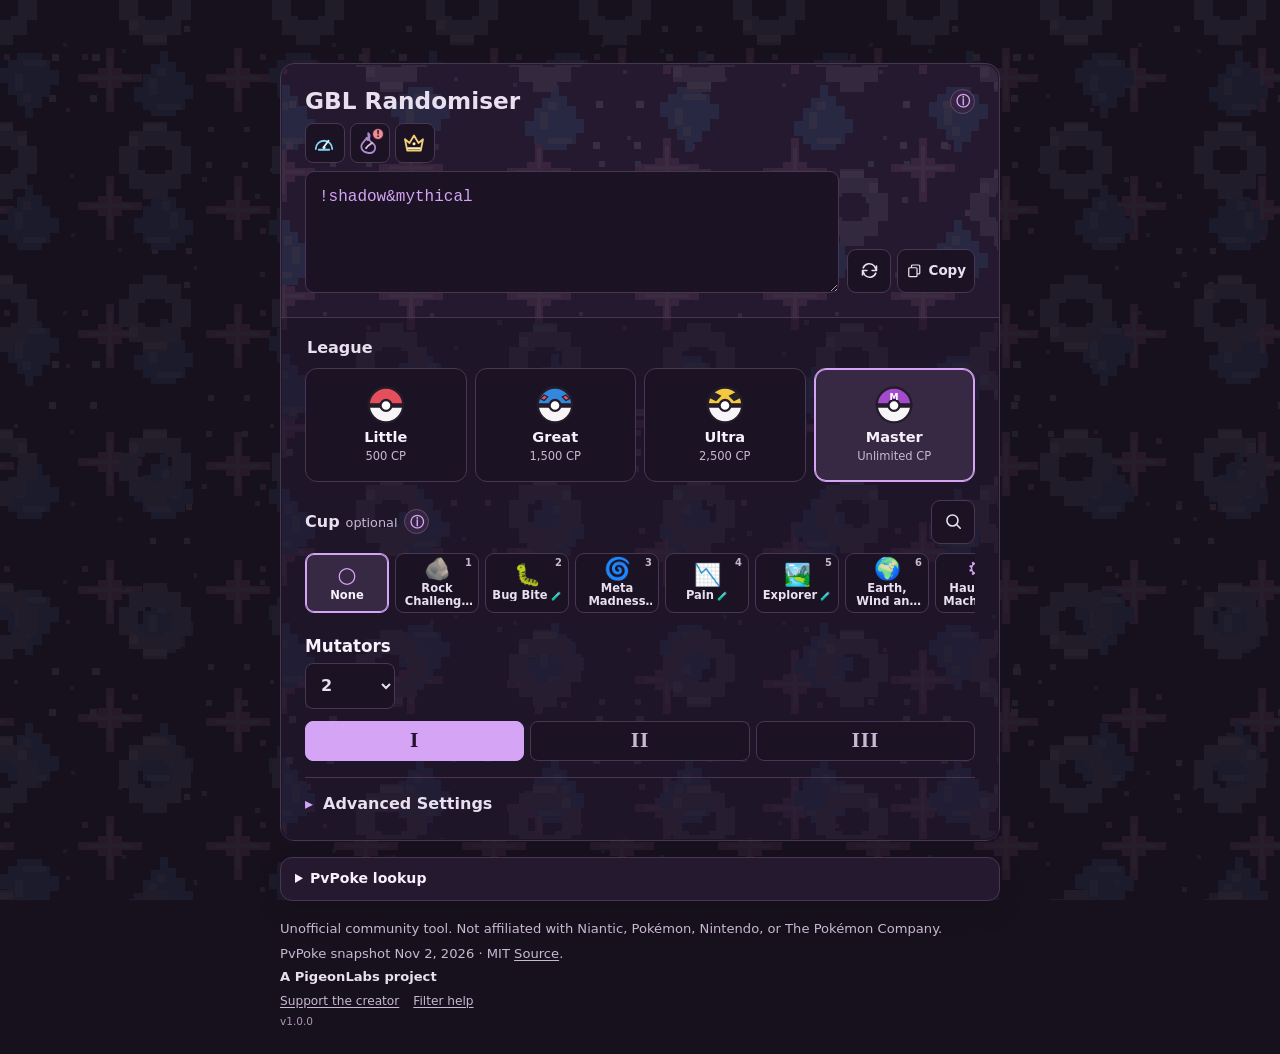
==== commit 13281e49: "Added some more cups, updated how they display and a key in the cup tooltip" ====
--- a/docs/index.html
+++ b/docs/index.html
@@ -82,6 +82,7 @@
             <div id="cup-info-tooltip" class="context-tooltip" role="dialog" aria-labelledby="cup-info-tooltip-title" hidden>
               <h2 id="cup-info-tooltip-title" class="visually-hidden">Cup format and eligibility</h2>
               <p>Cup rules use your selected league. Some restrictions may need a manual check.</p>
+              <p>🧪 = unofficial homegrown cup.</p>
               <p id="cup-no-selection-info" hidden>No cup restrictions selected.</p>
             </div>
           </div>
--- a/docs/static/css/app.css
+++ b/docs/static/css/app.css
@@ -454,7 +454,7 @@
 
 button, select, textarea, input { font: inherit; }
 body { position: relative; isolation: isolate; }
-body::before { position: fixed; z-index: 0; inset: 0; background-image: var(--theme-bg-image); background-repeat: no-repeat; background-size: var(--theme-bg-size); background-position: var(--theme-bg-position); opacity: var(--theme-bg-opacity); pointer-events: none; content: ""; }
+body::before { position: fixed; z-index: 0; inset: 0; background-image: var(--theme-bg-image); background-repeat: repeat; background-size: var(--theme-bg-size); background-position: var(--theme-bg-position); opacity: var(--theme-bg-opacity); pointer-events: none; content: ""; }
 .shell { position: relative; z-index: 1; }
 
 .shell {
@@ -482,7 +482,7 @@
   inset: 1px;
   border-radius: inherit;
   background-image: var(--theme-bg-image);
-  background-repeat: no-repeat;
+  background-repeat: repeat;
   background-size: var(--theme-bg-size);
   background-position: var(--theme-bg-position);
   opacity: 0.1;
@@ -950,12 +950,16 @@
   scrollbar-width: thin; scrollbar-color: var(--border-strong) transparent; -webkit-overflow-scrolling: touch;
 }
 .cup-quick-tile {
-  display: grid; flex: 0 0 84px; min-width: 84px; max-width: none; min-height: 60px; align-content: center; justify-items: center; gap: 3px; scroll-snap-align: start;
+  position: relative; display: grid; flex: 0 0 84px; min-width: 84px; max-width: none; min-height: 60px; align-content: center; justify-items: center; gap: 3px; scroll-snap-align: start;
   border: 1px solid var(--border); border-radius: 9px; background: var(--panel-alt); color: var(--text); padding: 4px 6px;
   font: inherit; font-size: 0.72rem; font-weight: 700; line-height: 1.1; text-align: center; cursor: pointer;
 }
 .cup-quick-tile > span:last-child { display: -webkit-box; max-width: 100%; overflow: hidden; -webkit-box-orient: vertical; -webkit-line-clamp: 2; overflow-wrap: anywhere; }
 .cup-quick-icon { color: var(--accent); font-size: 1.35rem; line-height: 1; }
+.cup-quick-number { position: absolute; top: 4px; right: 6px; color: var(--text-muted); font-size: 0.62rem; font-weight: 600; line-height: 1; }
+.cup-homegrown-mark { flex: 0 0 auto; font-size: 0.74em; line-height: 1; }
+.cup-quick-label .cup-homegrown-mark { display: inline-block; margin-left: 3px; }
+.cup-carousel-divider { flex: 0 0 1px; align-self: center; height: 38px; margin: 0 3px; border-left: 1px solid var(--border-strong); opacity: 0.8; }
 .cup-library-button { width: 44px; height: 44px; flex: 0 0 44px; margin-left: auto; padding: 8px; }
 .cup-quick-tile:hover { border-color: var(--accent); color: var(--text-strong); }
 .cup-quick-tile[aria-pressed="true"], .cup-quick-tile.is-selected { border-color: var(--accent); background: color-mix(in srgb, var(--accent) 15%, var(--panel-alt)); box-shadow: inset 0 0 0 1px var(--accent); color: var(--text-strong); }
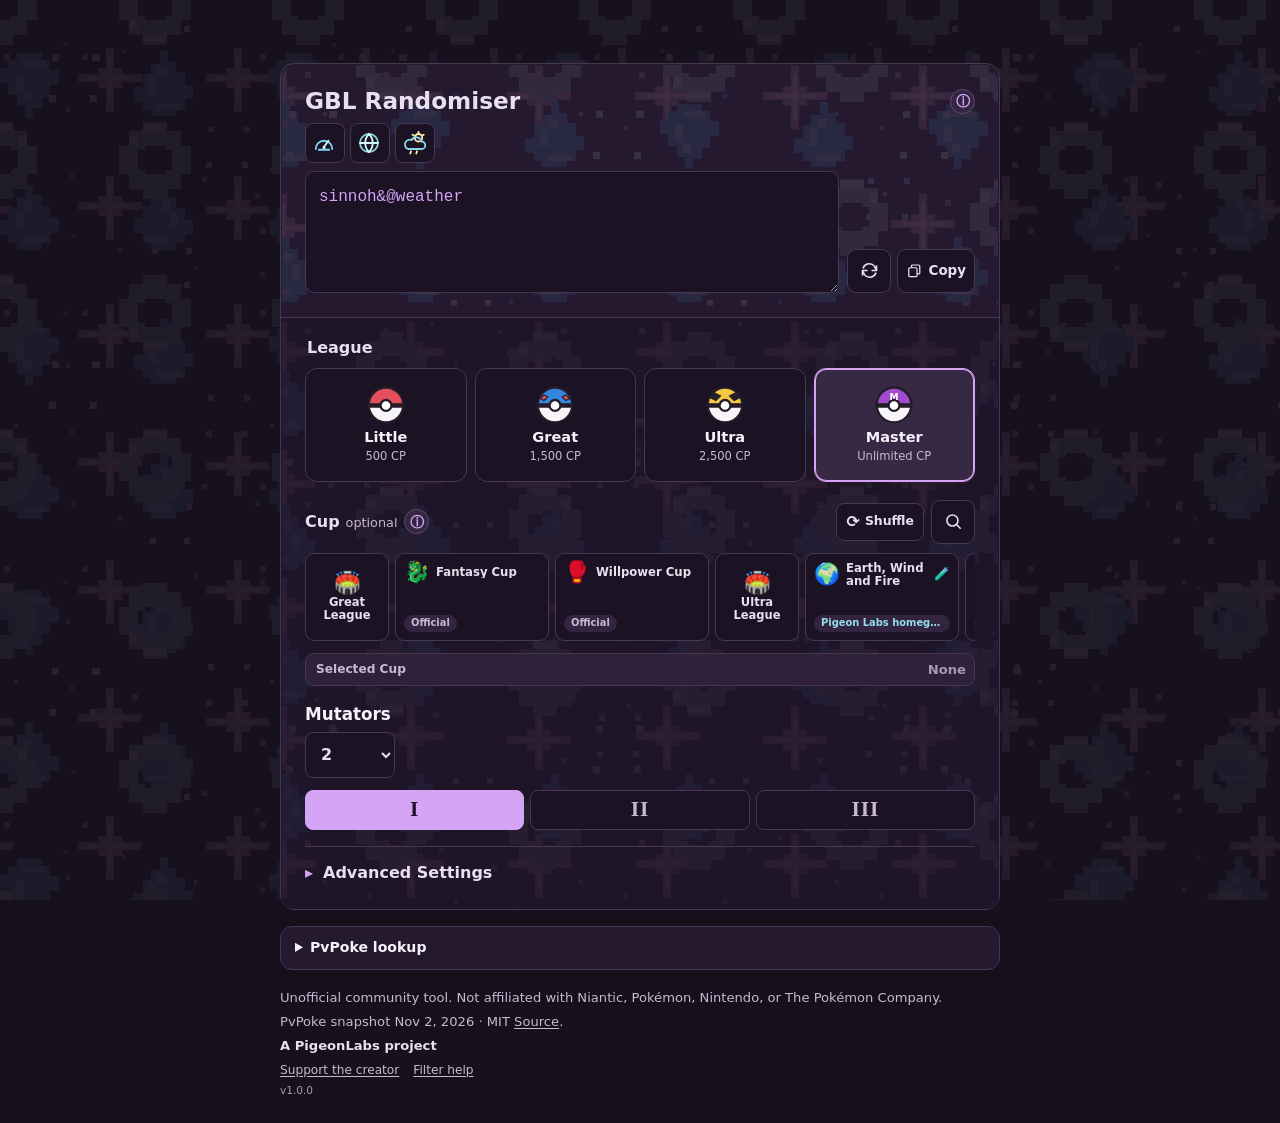
==== commit 648cdf1d: "cups" ====
--- a/docs/index.html
+++ b/docs/index.html
@@ -76,6 +76,7 @@
             <button class="info-trigger" type="button" aria-label="Cup eligibility information" aria-haspopup="dialog" aria-expanded="false" aria-controls="cup-info-tooltip" aria-describedby="cup-info-tooltip" data-context-tooltip-trigger>
               <span aria-hidden="true">ⓘ</span>
             </button>
+            <button id="cup-shuffle" class="cup-shuffle-button" type="button" aria-label="Shuffle suggested Cups">⟳ <span>Shuffle</span></button>
             <button id="cup-library-open" class="icon-action cup-library-button" type="button" aria-label="Search all Cups" aria-haspopup="dialog" aria-expanded="false" aria-controls="cup-picker-popup" data-tooltip="Browse all Cups">
               <svg viewBox="0 0 24 24" aria-hidden="true" focusable="false"><circle cx="10.8" cy="10.8" r="6.3"/><path d="m15.5 15.5 4.2 4.2"/></svg>
             </button>
@@ -86,7 +87,14 @@
               <p id="cup-no-selection-info" hidden>No cup restrictions selected.</p>
             </div>
           </div>
-          <div id="cup-tiles" class="cup-tile-row" role="group" aria-label="Cup carousel"></div>
+          <div id="cup-tiles" class="cup-tile-row" role="group" aria-label="Suggested Cups and league shortcuts"></div>
+          <section class="selected-cup-section" aria-labelledby="selected-cup-heading" aria-live="polite">
+            <h3 id="selected-cup-heading">Selected Cup</h3>
+            <div id="selected-cup-content" class="selected-cup-content">
+              <span id="selected-cup-none" class="selected-cup-none">None</span>
+              <button id="selected-cup-remove" class="selected-cup-remove" type="button" aria-label="Remove selected Cup" title="Remove selected Cup" hidden>×</button>
+            </div>
+          </section>
           <div id="cup-format-info" class="cup-format-info" role="status" aria-live="polite"></div>
           <select id="cup-select" name="cup" hidden aria-hidden="true" tabindex="-1">
             <option value="" selected>None — Open League</option>
@@ -338,6 +346,7 @@
   <script src="./static/js/species-data.js"></script>
   <script src="./static/js/cup-data.js"></script>
   <script src="./static/js/generator-utils.js"></script>
+  <script src="./static/js/cup-discovery.js"></script>
   <script src="./static/js/pvpoke-data.js"></script>
   <script src="./static/js/app.js"></script>
 </body>
--- a/docs/static/css/app.css
+++ b/docs/static/css/app.css
@@ -954,16 +954,38 @@
   border: 1px solid var(--border); border-radius: 9px; background: var(--panel-alt); color: var(--text); padding: 4px 6px;
   font: inherit; font-size: 0.72rem; font-weight: 700; line-height: 1.1; text-align: center; cursor: pointer;
 }
-.cup-quick-tile > span:last-child { display: -webkit-box; max-width: 100%; overflow: hidden; -webkit-box-orient: vertical; -webkit-line-clamp: 2; overflow-wrap: anywhere; }
+.cup-suggestion-card { flex-basis: 154px; width: 154px; min-height: 88px; align-content: space-between; justify-items: stretch; gap: 7px; padding: 8px; text-align: left; }
+.cup-suggestion-heading { display: grid; grid-template-columns: auto minmax(0, 1fr) auto; align-items: center; gap: 6px; min-width: 0; }
+.cup-suggestion-heading .cup-quick-icon { font-size: 1.3rem; }
+.cup-suggestion-heading .cup-quick-label { display: -webkit-box; overflow: hidden; -webkit-box-orient: vertical; -webkit-line-clamp: 2; font-size: 0.73rem; text-align: left; }
+.cup-suggestion-heading .cup-homegrown-mark { font-size: 0.78rem; }
+.cup-suggestion-badge { justify-self: start; max-width: 100%; overflow: hidden; border-radius: 999px; background: color-mix(in srgb, var(--accent) 13%, var(--panel-alt)); padding: 3px 7px; color: var(--text-muted); font-size: 0.62rem; font-weight: 700; line-height: 1.1; text-overflow: ellipsis; white-space: nowrap; }
+.cup-suggestion-badge--homegrown { color: var(--focus); }
+.cup-suggestion-badge--wildcard { color: var(--text-strong); }
+.cup-quick-label { display: -webkit-box; max-width: 100%; overflow: hidden; -webkit-box-orient: vertical; -webkit-line-clamp: 2; overflow-wrap: anywhere; }
 .cup-quick-icon { color: var(--accent); font-size: 1.35rem; line-height: 1; }
-.cup-quick-number { position: absolute; top: 4px; right: 6px; color: var(--text-muted); font-size: 0.62rem; font-weight: 600; line-height: 1; }
 .cup-homegrown-mark { flex: 0 0 auto; font-size: 0.74em; line-height: 1; }
-.cup-quick-label .cup-homegrown-mark { display: inline-block; margin-left: 3px; }
+.cup-quick-tile > .cup-homegrown-mark { position: absolute; top: 4px; right: 6px; display: block; font-size: 0.8rem; }
 .cup-carousel-divider { flex: 0 0 1px; align-self: center; height: 38px; margin: 0 3px; border-left: 1px solid var(--border-strong); opacity: 0.8; }
-.cup-library-button { width: 44px; height: 44px; flex: 0 0 44px; margin-left: auto; padding: 8px; }
+.cup-shuffle-button { display: inline-flex; flex: 0 0 auto; align-items: center; justify-content: center; gap: 5px; min-height: 38px; margin-left: auto; border: 1px solid var(--border); border-radius: 8px; background: var(--panel-alt); color: var(--text); padding: 5px 9px; font: inherit; font-size: 1rem; font-weight: 750; white-space: nowrap; cursor: pointer; }
+.cup-shuffle-button span { font-size: 0.78rem; }
+.cup-shuffle-button:hover { border-color: var(--accent); color: var(--text-strong); }
+.cup-shuffle-button:focus-visible, .selected-cup-remove:focus-visible { outline: 3px solid var(--focus); outline-offset: 2px; }
+.cup-library-button { width: 44px; height: 44px; flex: 0 0 44px; margin-left: 0; padding: 8px; }
 .cup-quick-tile:hover { border-color: var(--accent); color: var(--text-strong); }
 .cup-quick-tile[aria-pressed="true"], .cup-quick-tile.is-selected { border-color: var(--accent); background: color-mix(in srgb, var(--accent) 15%, var(--panel-alt)); box-shadow: inset 0 0 0 1px var(--accent); color: var(--text-strong); }
 .cup-quick-tile:focus-visible, .cup-picker-option:focus-visible, .cup-picker-close:focus-visible { outline: 3px solid var(--focus); outline-offset: 2px; }
+.selected-cup-section { display: flex; align-items: center; justify-content: space-between; gap: 10px; min-width: 0; border: 1px solid var(--border); border-radius: 9px; background: color-mix(in srgb, var(--accent) 6%, var(--panel)); padding: 6px 8px 6px 10px; }
+.selected-cup-section h3 { flex: 0 0 auto; margin: 0; color: var(--text-muted); font-size: 0.76rem; font-weight: 700; }
+.selected-cup-content { display: flex; align-items: center; justify-content: flex-end; gap: 8px; min-width: 0; }
+.selected-cup-none { color: var(--text-subtle); font-size: 0.82rem; }
+.selected-cup-summary { display: flex; align-items: center; gap: 6px; min-width: 0; color: var(--text-strong); font-size: 0.84rem; }
+.selected-cup-summary strong { min-width: 0; overflow: hidden; text-overflow: ellipsis; white-space: nowrap; }
+.selected-cup-emoji { flex: 0 0 auto; font-size: 1.08rem; line-height: 1; }
+.selected-cup-meta { color: var(--text-muted); font-size: 0.72rem; white-space: nowrap; }
+.selected-cup-remove { display: grid; flex: 0 0 34px; width: 34px; height: 34px; place-items: center; border: 1px solid var(--border-strong); border-radius: 8px; background: color-mix(in srgb, var(--accent) 15%, var(--panel-alt)); color: var(--text-strong); font-size: 1.45rem; line-height: 1; cursor: pointer; }
+.selected-cup-remove:hover { border-color: var(--accent); background: color-mix(in srgb, var(--accent) 25%, var(--panel-alt)); }
+.selected-cup-remove[hidden] { display: none; }
 .cup-picker-popup {
   position: fixed; z-index: 1250; box-sizing: border-box; width: min(27rem, calc(100vw - 24px)); max-height: min(34rem, calc(100vh - 24px)); max-height: min(34rem, calc(100dvh - 24px));
   overflow: auto; overscroll-behavior: contain; border: 1px solid var(--border-strong); border-radius: 12px; background: var(--panel);
@@ -1061,6 +1083,9 @@
 @media (max-width: 640px) {
   .cup-quick-tile { min-height: 66px; }
   .cup-quick-icon { font-size: 1.5rem; }
+  .cup-suggestion-card { flex-basis: 142px; width: 142px; min-height: 88px; }
+  .selected-cup-section { gap: 6px; padding-left: 8px; }
+  .selected-cup-meta { display: none; }
   .result-heading { gap: 10px; margin-bottom: 8px; }
   .result-title { font-size: 1.23rem; }
   .result-heading > .info-trigger { width: 29px; height: 29px; }
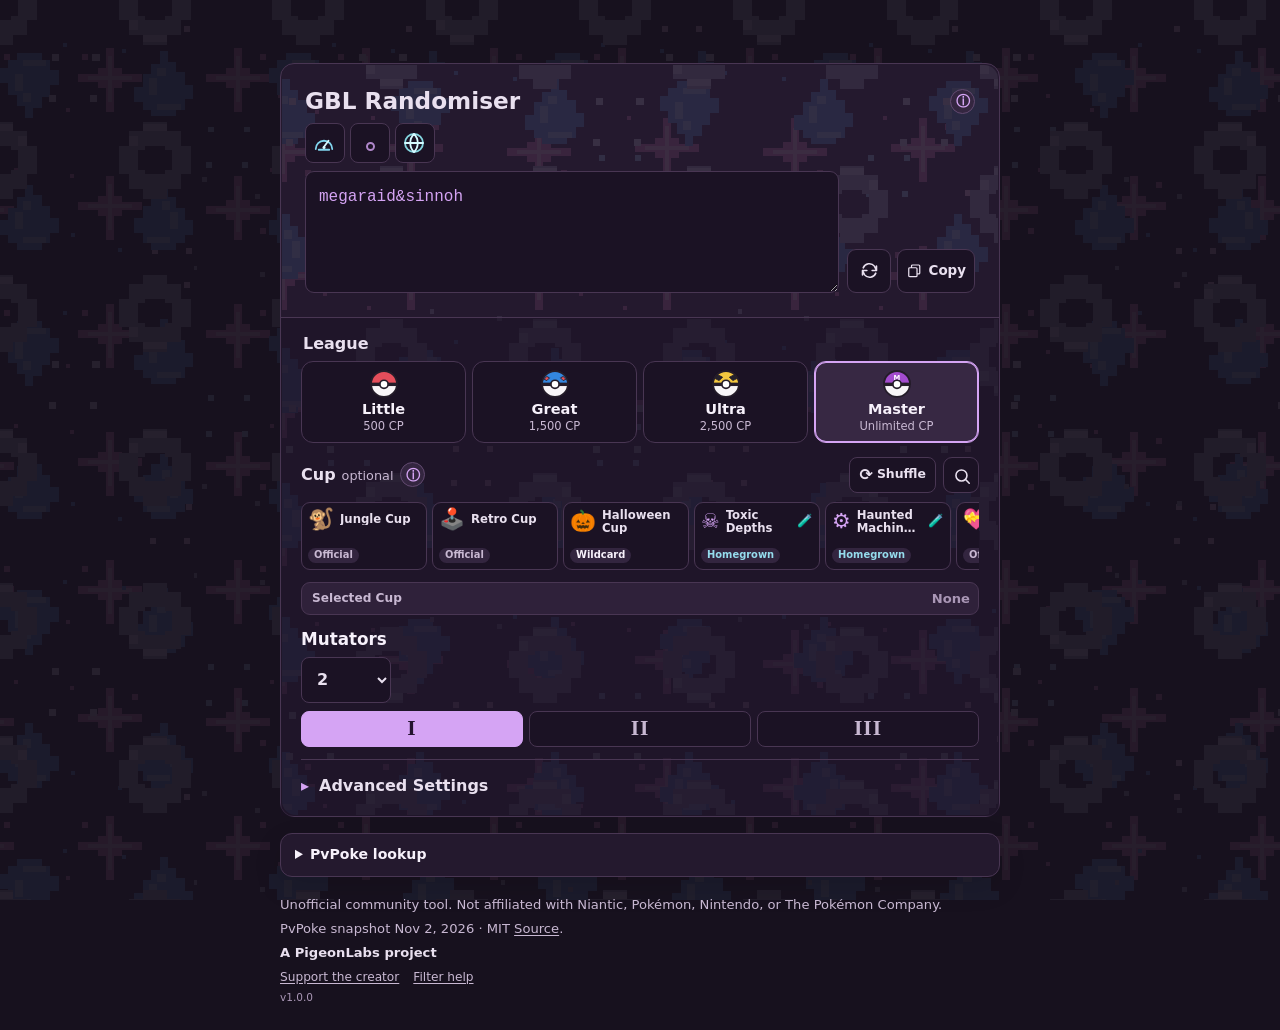
==== commit 14627b4d: "Compact GBL controls and remove league shortcuts from Cup suggestions" ====
--- a/docs/index.html
+++ b/docs/index.html
@@ -87,7 +87,7 @@
               <p id="cup-no-selection-info" hidden>No cup restrictions selected.</p>
             </div>
           </div>
-          <div id="cup-tiles" class="cup-tile-row" role="group" aria-label="Suggested Cups and league shortcuts"></div>
+          <div id="cup-tiles" class="cup-tile-row" role="group" aria-label="Suggested Cups"></div>
           <section class="selected-cup-section" aria-labelledby="selected-cup-heading" aria-live="polite">
             <h3 id="selected-cup-heading">Selected Cup</h3>
             <div id="selected-cup-content" class="selected-cup-content">
--- a/docs/static/css/app.css
+++ b/docs/static/css/app.css
@@ -493,10 +493,10 @@
 .result-panel { padding: clamp(16px, 4vw, 24px); }
 .controls {
   display: grid;
-  gap: 16px;
+  gap: 12px;
   border-top: 1px solid var(--border);
   background: rgba(27, 18, 36, 0.48);
-  padding: 18px clamp(16px, 4vw, 24px) clamp(16px, 4vw, 24px);
+  padding: 14px clamp(14px, 3vw, 20px) 18px;
 }
 .result-heading {
   display: flex;
@@ -571,28 +571,28 @@
 .rule-visual .visual-icon { width: 24px; height: 24px; }
 .rule-marker { display: block; width: 9px; height: 9px; margin: 7px auto 0; border: 2px solid var(--accent); border-radius: 50%; opacity: 0.8; }
 .control-grid { display: grid; grid-template-columns: minmax(0, 1fr); align-items: start; gap: 14px; }
-.league-selector { display: grid; gap: 8px; }
-.league-selector legend { margin-bottom: 8px; }
-.league-grid { display: grid; grid-template-columns: repeat(4, minmax(0, 1fr)); gap: 8px; }
+.league-selector { display: grid; gap: 5px; }
+.league-selector legend { margin-bottom: 5px; }
+.league-grid { display: grid; grid-template-columns: repeat(4, minmax(0, 1fr)); gap: 6px; }
 .league-tile {
   position: relative;
   display: grid;
   justify-items: center;
   align-content: center;
-  gap: 4px;
+  gap: 2px;
   min-width: 0;
-  min-height: 114px;
+  min-height: 82px;
   border: 1px solid var(--border);
   border-radius: 12px;
   background: var(--panel-alt);
-  padding: 7px 4px;
+  padding: 5px 3px;
   text-align: center;
   cursor: pointer;
 }
 .league-tile:has(input:checked) { border-color: var(--accent); background: color-mix(in srgb, var(--accent) 15%, var(--panel-alt)); box-shadow: inset 0 0 0 1px var(--accent); }
 .league-tile:focus-within { outline: 3px solid var(--focus); outline-offset: 3px; }
 .league-tile input { position: absolute; width: 1px; height: 1px; margin: 0; opacity: 0; }
-.league-ball { display: block; width: clamp(30px, 5vw, 40px); height: clamp(30px, 5vw, 40px); }
+.league-ball { display: block; width: 30px; height: 30px; }
 .league-ball > circle:first-child { fill: #f8f5f8; stroke: #241c29; stroke-width: 2.5; }
 .league-ball .ball-top { fill: #e54e5b; stroke: #241c29; stroke-width: 2.5; }
 .league-ball .ball-band { fill: #241c29; stroke: none; }
@@ -636,12 +636,12 @@
 }
 fieldset { min-width: 0; margin: 0; padding: 0; border: 0; }
 legend { margin-bottom: 8px; font-weight: 700; }
-.choice-row { display: grid; grid-template-columns: repeat(3, 1fr); gap: 8px; }
+.choice-row { display: grid; grid-template-columns: repeat(3, 1fr); gap: 6px; }
 .choice { position: relative; display: block; cursor: pointer; }
 .choice input { position: absolute; inset: 0; width: 100%; height: 100%; margin: 0; opacity: 0; cursor: pointer; }
 .choice span {
   display: grid;
-  min-height: 44px;
+  min-height: 36px;
   place-items: center;
   border: 1px solid var(--border);
   border-radius: 8px;
@@ -711,15 +711,15 @@
   font-size: 0.75rem;
   font-weight: 700;
 }
-.advanced-content { display: grid; gap: 18px; padding-top: 18px; }
+.advanced-content { display: grid; gap: 12px; padding-top: 12px; }
 .type-leaning-fieldset { display: grid; gap: 10px; padding-bottom: 16px; border-bottom: 1px solid var(--border); }
 .type-leaning-legend { display: flex; align-items: center; gap: 7px; margin-bottom: 0; }
 .type-leaning-legend .info-trigger { width: 22px; height: 22px; font-size: 0.76rem; }
 .type-leaning-types { display: grid; grid-template-columns: minmax(0, 1fr) minmax(132px, auto); align-items: center; gap: 8px; min-width: 0; }
 .type-leaning-chips { display: flex; flex-wrap: wrap; align-items: center; gap: 7px; min-width: 0; }
 .type-leaning-chips:empty::before { color: var(--text-subtle); font-size: 0.85rem; content: "No preferred types selected"; }
-.type-leaning-chip { display: inline-flex; align-items: center; gap: 7px; min-height: 34px; border: 1px solid var(--border); border-radius: 999px; background: var(--panel-alt); color: var(--text); padding: 4px 5px 4px 11px; font-size: 0.84rem; font-weight: 650; }
-.type-leaning-chip button { display: grid; width: 24px; height: 24px; place-items: center; border: 0; border-radius: 50%; background: transparent; color: var(--text-muted); font: inherit; font-size: 1rem; line-height: 1; cursor: pointer; }
+.type-leaning-chip { display: inline-flex; align-items: center; gap: 5px; min-height: 30px; border: 1px solid var(--border); border-radius: 999px; background: var(--panel-alt); color: var(--text); padding: 2px 4px 2px 9px; font-size: 0.82rem; font-weight: 650; }
+.type-leaning-chip button { display: grid; width: 22px; height: 22px; place-items: center; border: 0; border-radius: 50%; background: transparent; color: var(--text-muted); font: inherit; font-size: 1rem; line-height: 1; cursor: pointer; }
 .type-leaning-chip button:hover { background: var(--panel); color: var(--text-strong); }
 .type-leaning-chip button:focus-visible { outline: 2px solid var(--focus); outline-offset: 1px; }
 .type-leaning-types select { min-width: 132px; }
@@ -730,24 +730,24 @@
 .type-leaning-scope label { min-height: 32px; color: var(--text-muted); font-size: 0.84rem; }
 .family-fieldset { display: grid; gap: 9px; }
 .family-fieldset-legend { display: flex; align-items: center; gap: 8px; }
-.family-grid { display: grid; grid-template-columns: repeat(2, minmax(0, 1fr)); gap: 10px; }
+.family-grid { display: grid; grid-template-columns: repeat(2, minmax(0, 1fr)); gap: 8px; }
 .family-setting {
   position: relative;
   display: grid;
   grid-template-columns: minmax(0, 1fr) minmax(140px, 0.8fr);
   grid-template-areas: "heading likelihood" "options likelihood" "limits likelihood";
   align-items: center;
-  gap: 6px 12px;
+  gap: 5px 9px;
   min-width: 0;
   border: 1px solid var(--border);
   border-radius: 10px;
   background: var(--panel-alt);
-  padding: 11px 12px;
+  padding: 8px 10px;
 }
 .family-heading { grid-area: heading; display: flex; align-items: center; gap: 6px; min-width: 0; }
 .family-setting.has-family-tooltip .family-heading { padding-right: 34px; }
 .family-size-options { grid-area: options; display: flex; flex-wrap: wrap; gap: 6px; }
-.family-size-options label { display: inline-flex; align-items: center; gap: 6px; min-height: 38px; border: 1px solid var(--border); border-radius: 7px; background: var(--panel); padding: 5px 9px; color: var(--text-muted); font-size: 0.78rem; font-weight: 650; cursor: pointer; }
+.family-size-options label { display: inline-flex; align-items: center; gap: 5px; min-height: 32px; border: 1px solid var(--border); border-radius: 7px; background: var(--panel); padding: 3px 7px; color: var(--text-muted); font-size: 0.78rem; font-weight: 650; cursor: pointer; }
 .family-size-options input { width: 15px; height: 15px; margin: 0; accent-color: var(--accent); }
 .family-size-options label:has(input:checked) { border-color: var(--accent); color: var(--text-strong); }
 .family-size-options input:focus-visible { outline: 3px solid var(--focus); outline-offset: 2px; }
@@ -850,15 +850,15 @@
   .filter-actions .icon-action { width: 44px; height: 44px; flex-basis: 44px; }
   .copy-action { min-width: 44px; padding: 7px; }
   .copy-label { display: none; }
-  .controls { gap: 10px; padding: 12px 14px 14px; }
+  .controls { gap: 9px; padding: 11px 12px 13px; }
   .league-selector { gap: 4px; }
   .league-selector legend { margin-bottom: 4px; }
   .control-grid { grid-template-columns: 1fr; }
   .cup-controls-grid { grid-template-columns: minmax(0, 1fr); }
   .cup-prefix-control { grid-column: auto; }
   .league-grid { gap: 6px; }
-  .league-tile { min-height: 98px; gap: 2px; padding: 4px 3px; }
-  .league-ball { width: 26px; height: 26px; }
+  .league-tile { min-height: 72px; gap: 2px; padding: 4px 3px; }
+  .league-ball { width: 24px; height: 24px; }
   .league-name { font-size: 0.86rem; }
   .league-limit { font-size: 0.68rem; }
   .type-leaning-types { grid-template-columns: minmax(0, 1fr); }
@@ -883,8 +883,8 @@
 }
 .control input::placeholder { color: var(--text-subtle); opacity: 1; }
 .control input:focus-visible { outline: 3px solid var(--focus); outline-offset: 3px; }
-.cup-controls-grid { display: grid; grid-template-columns: repeat(2, minmax(0, 1fr)); gap: 14px; }
-.cup-settings-fields { display: grid; gap: 14px; margin-top: 8px; }
+.cup-controls-grid { display: grid; grid-template-columns: repeat(2, minmax(0, 1fr)); gap: 10px; }
+.cup-settings-fields { display: grid; gap: 10px; margin-top: 8px; }
 .cup-prefix-control { grid-column: 1 / -1; }
 .cup-prefix-control small { color: var(--text-muted); font-size: 0.84rem; font-weight: 400; line-height: 1.4; }
 .cup-locks { display: flex; flex-wrap: wrap; align-items: center; gap: 8px 14px; min-width: 0; border: 0; }
@@ -911,8 +911,8 @@
 .mutator-heading-row h2 { margin-right: auto; font-size: 1.05rem; }
 .mutator-toggle-group { display: flex; align-items: center; gap: 7px; }
 .mutator-toggle-group[hidden] { display: none; }
-.include-mutators-control { display: flex; align-items: center; gap: 9px; min-height: 42px; color: var(--text); font-weight: 700; cursor: pointer; }
-.include-mutators-control input { width: 18px; height: 18px; margin: 0; accent-color: var(--accent); }
+.include-mutators-control { display: flex; align-items: center; gap: 6px; min-height: 34px; color: var(--text); font-weight: 700; cursor: pointer; }
+.include-mutators-control input { width: 16px; height: 16px; margin: 0; accent-color: var(--accent); }
 .include-mutators-control input:focus-visible { outline: 3px solid var(--focus); outline-offset: 2px; }
 .label-help-row { display: flex; align-items: center; gap: 7px; min-width: 0; }
 .label-help-row > label { margin: 0; }
@@ -935,18 +935,18 @@
 .context-tooltip p:last-child { margin-bottom: 0; }
 .context-tooltip a { color: var(--focus); font-weight: 700; text-underline-offset: 2px; }
 .context-tooltip code { border-radius: 4px; background: color-mix(in srgb, var(--accent) 13%, transparent); padding: 1px 4px; color: var(--text-strong); font-size: 0.94em; }
-.mutator-settings, .mutator-advanced-settings { display: grid; gap: 12px; }
+.mutator-settings, .mutator-advanced-settings { display: grid; gap: 8px; }
 .mutator-settings[hidden], .mutator-advanced-settings[hidden] { display: none; }
 .mutator-settings .control-grid { grid-template-columns: minmax(66px, 90px); gap: 8px; }
 .mutator-settings .control { gap: 0; }
 .mutator-settings .randomness-control legend { margin-bottom: 5px; }
 .mutator-settings .choice-row { gap: 6px; }
-.mutator-settings .choice span { min-height: 40px; }
+.mutator-settings .choice span { min-height: 36px; }
 .cup-selector { min-width: 0; max-width: 100%; margin-top: 2px; }
 .cup-selector #cup-selector-label { display: flex; align-items: baseline; gap: 6px; }
 .cup-selector #cup-selector-label small { color: var(--text-muted); font-size: 0.8rem; font-weight: 500; }
 .cup-tile-row {
-  display: flex; flex-wrap: nowrap; width: 100%; min-width: 0; max-width: 100%; gap: 6px; overflow-x: auto; overflow-y: hidden; overscroll-behavior-x: contain; scroll-behavior: smooth; scroll-snap-type: x proximity; padding: 2px 2px 5px;
+  display: flex; flex-wrap: nowrap; width: 100%; min-width: 0; max-width: 100%; gap: 5px; overflow-x: auto; overflow-y: hidden; overscroll-behavior-x: contain; scroll-behavior: smooth; scroll-snap-type: x proximity; padding: 2px 2px 5px;
   scrollbar-width: thin; scrollbar-color: var(--border-strong) transparent; -webkit-overflow-scrolling: touch;
 }
 .cup-quick-tile {
@@ -954,12 +954,12 @@
   border: 1px solid var(--border); border-radius: 9px; background: var(--panel-alt); color: var(--text); padding: 4px 6px;
   font: inherit; font-size: 0.72rem; font-weight: 700; line-height: 1.1; text-align: center; cursor: pointer;
 }
-.cup-suggestion-card { flex-basis: 154px; width: 154px; min-height: 88px; align-content: space-between; justify-items: stretch; gap: 7px; padding: 8px; text-align: left; }
+.cup-suggestion-card { flex-basis: 126px; width: 126px; min-height: 68px; align-content: space-between; justify-items: stretch; gap: 4px; padding: 6px; text-align: left; }
 .cup-suggestion-heading { display: grid; grid-template-columns: auto minmax(0, 1fr) auto; align-items: center; gap: 6px; min-width: 0; }
 .cup-suggestion-heading .cup-quick-icon { font-size: 1.3rem; }
 .cup-suggestion-heading .cup-quick-label { display: -webkit-box; overflow: hidden; -webkit-box-orient: vertical; -webkit-line-clamp: 2; font-size: 0.73rem; text-align: left; }
 .cup-suggestion-heading .cup-homegrown-mark { font-size: 0.78rem; }
-.cup-suggestion-badge { justify-self: start; max-width: 100%; overflow: hidden; border-radius: 999px; background: color-mix(in srgb, var(--accent) 13%, var(--panel-alt)); padding: 3px 7px; color: var(--text-muted); font-size: 0.62rem; font-weight: 700; line-height: 1.1; text-overflow: ellipsis; white-space: nowrap; }
+.cup-suggestion-badge { justify-self: start; max-width: 100%; overflow: hidden; border-radius: 999px; background: color-mix(in srgb, var(--accent) 13%, var(--panel-alt)); padding: 2px 6px; color: var(--text-muted); font-size: 0.62rem; font-weight: 700; line-height: 1.1; text-overflow: ellipsis; white-space: nowrap; }
 .cup-suggestion-badge--homegrown { color: var(--focus); }
 .cup-suggestion-badge--wildcard { color: var(--text-strong); }
 .cup-quick-label { display: -webkit-box; max-width: 100%; overflow: hidden; -webkit-box-orient: vertical; -webkit-line-clamp: 2; overflow-wrap: anywhere; }
@@ -967,11 +967,11 @@
 .cup-homegrown-mark { flex: 0 0 auto; font-size: 0.74em; line-height: 1; }
 .cup-quick-tile > .cup-homegrown-mark { position: absolute; top: 4px; right: 6px; display: block; font-size: 0.8rem; }
 .cup-carousel-divider { flex: 0 0 1px; align-self: center; height: 38px; margin: 0 3px; border-left: 1px solid var(--border-strong); opacity: 0.8; }
-.cup-shuffle-button { display: inline-flex; flex: 0 0 auto; align-items: center; justify-content: center; gap: 5px; min-height: 38px; margin-left: auto; border: 1px solid var(--border); border-radius: 8px; background: var(--panel-alt); color: var(--text); padding: 5px 9px; font: inherit; font-size: 1rem; font-weight: 750; white-space: nowrap; cursor: pointer; }
+.cup-shuffle-button { display: inline-flex; flex: 0 0 auto; align-items: center; justify-content: center; gap: 4px; min-height: 34px; margin-left: auto; border: 1px solid var(--border); border-radius: 8px; background: var(--panel-alt); color: var(--text); padding: 5px 9px; font: inherit; font-size: 1rem; font-weight: 750; white-space: nowrap; cursor: pointer; }
 .cup-shuffle-button span { font-size: 0.78rem; }
 .cup-shuffle-button:hover { border-color: var(--accent); color: var(--text-strong); }
 .cup-shuffle-button:focus-visible, .selected-cup-remove:focus-visible { outline: 3px solid var(--focus); outline-offset: 2px; }
-.cup-library-button { width: 44px; height: 44px; flex: 0 0 44px; margin-left: 0; padding: 8px; }
+.cup-library-button { width: 36px; height: 36px; flex: 0 0 36px; margin-left: 0; padding: 8px; }
 .cup-quick-tile:hover { border-color: var(--accent); color: var(--text-strong); }
 .cup-quick-tile[aria-pressed="true"], .cup-quick-tile.is-selected { border-color: var(--accent); background: color-mix(in srgb, var(--accent) 15%, var(--panel-alt)); box-shadow: inset 0 0 0 1px var(--accent); color: var(--text-strong); }
 .cup-quick-tile:focus-visible, .cup-picker-option:focus-visible, .cup-picker-close:focus-visible { outline: 3px solid var(--focus); outline-offset: 2px; }
@@ -1000,7 +1000,7 @@
 .cup-picker-results { display: grid; gap: 12px; margin-top: 12px; }
 .cup-picker-group h3 { margin: 0 0 5px; color: var(--text-muted); font-size: 0.82rem; }
 .cup-picker-options { display: grid; gap: 5px; }
-.cup-picker-option { display: grid; gap: 2px; width: 100%; min-height: 44px; border: 1px solid var(--border); border-radius: 8px; background: var(--panel-alt); color: var(--text); padding: 7px 10px; text-align: left; cursor: pointer; }
+.cup-picker-option { display: grid; gap: 2px; width: 100%; min-height: 40px; border: 1px solid var(--border); border-radius: 8px; background: var(--panel-alt); color: var(--text); padding: 7px 10px; text-align: left; cursor: pointer; }
 .cup-picker-option[hidden] { display: none; }
 .cup-picker-option:hover, .cup-picker-option[aria-pressed="true"] { border-color: var(--accent); background: color-mix(in srgb, var(--accent) 13%, var(--panel-alt)); color: var(--text-strong); }
 .cup-option-name { display: flex; align-items: center; gap: 8px; font-weight: 750; }
@@ -1034,9 +1034,9 @@
 .rule-suggestion:hover, .rule-suggestion[aria-selected="true"] { background: var(--panel); color: var(--text-strong); }
 .rule-suggestion:focus-visible { outline: 3px solid var(--focus); outline-offset: -3px; }
 .additional-rule-chips { display: flex; flex-wrap: wrap; gap: 7px; min-width: 0; }
-.additional-rule-chip { display: inline-flex; align-items: center; gap: 7px; min-height: 34px; max-width: 100%; border: 1px solid var(--border); border-radius: 999px; background: var(--panel); color: var(--text); padding: 3px 5px 3px 10px; font-size: 0.86rem; overflow-wrap: anywhere; }
+.additional-rule-chip { display: inline-flex; align-items: center; gap: 5px; min-height: 30px; max-width: 100%; border: 1px solid var(--border); border-radius: 999px; background: var(--panel); color: var(--text); padding: 2px 4px 2px 8px; font-size: 0.82rem; overflow-wrap: anywhere; }
 .additional-rule-chip > span { min-width: 0; }
-.additional-rule-chip button { width: 26px; height: 26px; flex: 0 0 auto; border: 0; border-radius: 50%; background: transparent; color: var(--text-muted); font-size: 1.1rem; line-height: 1; cursor: pointer; }
+.additional-rule-chip button { width: 22px; height: 22px; flex: 0 0 auto; border: 0; border-radius: 50%; background: transparent; color: var(--text-muted); font-size: 1.1rem; line-height: 1; cursor: pointer; }
 .additional-rule-chip button:hover { background: var(--border); color: var(--text-strong); }
 .additional-rule-chip button:focus-visible { outline: 3px solid var(--focus); outline-offset: 1px; }
 .advanced-expression-control { margin-top: 3px; }
@@ -1071,6 +1071,10 @@
 .custom-cup-editor-actions .button-primary { width: auto; }
 .custom-cup-editor-actions button { min-width: 0; }
 
+@media (max-width: 380px) {
+  .league-grid { grid-template-columns: repeat(2, minmax(0, 1fr)); }
+}
+
 @media (max-width: 520px) {
   .additional-family-options { justify-content: flex-start; }
   .additional-family-state { margin-left: 25px; }
@@ -1081,9 +1085,10 @@
 }
 
 @media (max-width: 640px) {
-  .cup-quick-tile { min-height: 66px; }
+  .cup-tile-row { display: grid; grid-template-columns: repeat(auto-fit, minmax(min(100%, 128px), 1fr)); gap: 5px; overflow: visible; scroll-snap-type: none; padding: 2px 0; }
+  .cup-quick-tile { min-width: 0; min-height: 62px; scroll-snap-align: none; }
   .cup-quick-icon { font-size: 1.5rem; }
-  .cup-suggestion-card { flex-basis: 142px; width: 142px; min-height: 88px; }
+  .cup-suggestion-card { width: 100%; min-height: 62px; }
   .selected-cup-section { gap: 6px; padding-left: 8px; }
   .selected-cup-meta { display: none; }
   .result-heading { gap: 10px; margin-bottom: 8px; }
@@ -1091,23 +1096,23 @@
   .result-heading > .info-trigger { width: 29px; height: 29px; }
   .mutator-section { gap: 3px; }
   .mutator-options { gap: 0; }
-  .mutator-heading-row { justify-content: flex-start; flex-wrap: nowrap; gap: 8px; }
+  .mutator-heading-row { justify-content: flex-start; flex-wrap: wrap; gap: 4px 8px; }
   .mutator-heading-row h2 { margin-right: 0; font-size: 0.98rem; }
-  .include-mutators-control { min-height: 40px; gap: 7px; font-size: 0.86rem; }
+  .include-mutators-control { min-height: 34px; gap: 6px; font-size: 0.84rem; }
   .mutator-toggle-group { gap: 5px; }
   .mutator-toggle-group .info-trigger { width: 23px; height: 23px; }
-  .mutator-settings { grid-template-columns: 76px minmax(0, 1fr); align-items: end; gap: 12px; }
+  .mutator-settings { grid-template-columns: 72px minmax(0, 1fr); align-items: end; gap: 8px; }
   .mutator-settings .control-grid { grid-template-columns: minmax(0, 1fr); gap: 8px; }
-  .mutator-settings select { min-height: 46px; padding: 7px 9px; font-size: 1rem; font-weight: 700; text-align: center; }
+  .mutator-settings select { min-height: 38px; padding: 5px 8px; font-size: 1rem; font-weight: 700; text-align: center; }
   .mutator-settings .randomness-control { display: block; min-width: 0; }
   .mutator-settings .randomness-control legend { margin: 0; }
   .mutator-settings .choice-row { gap: 6px; }
-  .mutator-settings .choice span { min-height: 46px; border-radius: 10px; }
+  .mutator-settings .choice span { min-height: 38px; border-radius: 8px; }
   .mutator-settings .randomness-icon { font-size: 1.3rem; }
   .family-grid { grid-template-columns: minmax(0, 1fr); gap: 8px; }
-  .family-setting { grid-template-columns: minmax(0, 1fr); grid-template-areas: "heading" "options" "likelihood" "limits"; gap: 8px; padding: 12px 14px; }
+  .family-setting { grid-template-columns: minmax(0, 1fr); grid-template-areas: "heading" "options" "likelihood" "limits"; gap: 6px; padding: 9px 10px; }
   .family-heading { gap: 8px; }
-  .family-toggle { min-height: 34px; gap: 9px; font-size: 0.94rem; }
+  .family-toggle { min-height: 30px; gap: 7px; font-size: 0.9rem; }
   .family-weight { grid-template-columns: minmax(0, 1fr) 2.4em; gap: 4px 10px; }
   .family-weight input[type="range"] { height: 32px; }
   .family-limits { margin: 0; }
